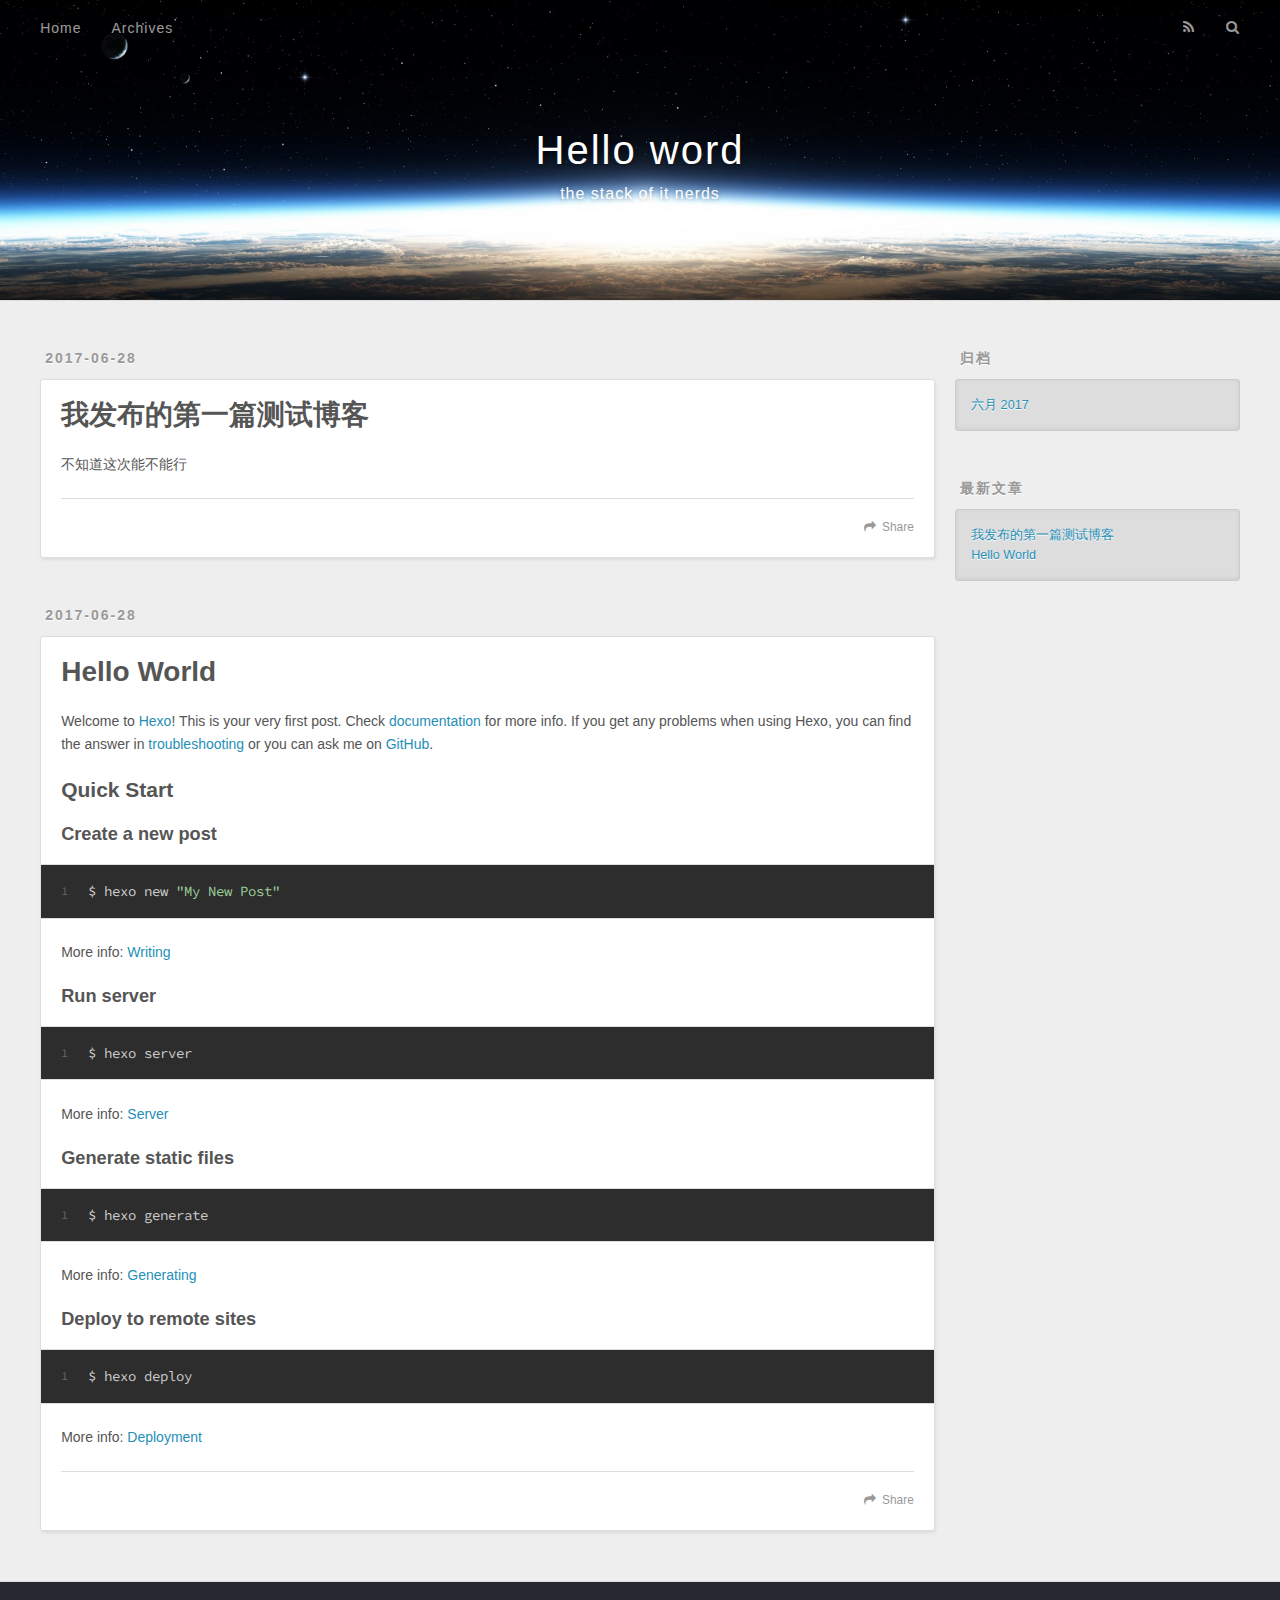
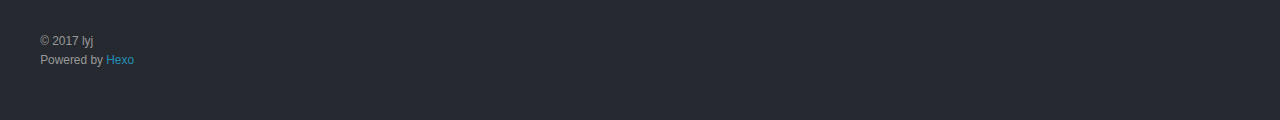
==== index.html @ 1a265a88 "Site updated: 2017-06-28 17:06:59" ====
<!DOCTYPE html>
<html>
<head>
  <meta charset="utf-8">
  
  <title>Hello word</title>
  <meta name="viewport" content="width=device-width, initial-scale=1, maximum-scale=1">
  <meta name="description" content="博客小白">
<meta property="og:type" content="website">
<meta property="og:title" content="Hello word">
<meta property="og:url" content="http://dreamoflu.cn/index.html">
<meta property="og:site_name" content="Hello word">
<meta property="og:description" content="博客小白">
<meta name="twitter:card" content="summary">
<meta name="twitter:title" content="Hello word">
<meta name="twitter:description" content="博客小白">
  
    <link rel="alternate" href="/atom.xml" title="Hello word" type="application/atom+xml">
  
  
    <link rel="icon" href="/favicon.png">
  
  
    <link href="//fonts.googleapis.com/css?family=Source+Code+Pro" rel="stylesheet" type="text/css">
  
  <link rel="stylesheet" href="/css/style.css">
  

</head>

<body>
  <div id="container">
    <div id="wrap">
      <header id="header">
  <div id="banner"></div>
  <div id="header-outer" class="outer">
    <div id="header-title" class="inner">
      <h1 id="logo-wrap">
        <a href="/" id="logo">Hello word</a>
      </h1>
      
        <h2 id="subtitle-wrap">
          <a href="/" id="subtitle">the stack of it nerds</a>
        </h2>
      
    </div>
    <div id="header-inner" class="inner">
      <nav id="main-nav">
        <a id="main-nav-toggle" class="nav-icon"></a>
        
          <a class="main-nav-link" href="/">Home</a>
        
          <a class="main-nav-link" href="/archives">Archives</a>
        
      </nav>
      <nav id="sub-nav">
        
          <a id="nav-rss-link" class="nav-icon" href="/atom.xml" title="RSS Feed"></a>
        
        <a id="nav-search-btn" class="nav-icon" title="搜索"></a>
      </nav>
      <div id="search-form-wrap">
        <form action="//google.com/search" method="get" accept-charset="UTF-8" class="search-form"><input type="search" name="q" class="search-form-input" placeholder="Search"><button type="submit" class="search-form-submit">&#xF002;</button><input type="hidden" name="sitesearch" value="http://dreamoflu.cn"></form>
      </div>
    </div>
  </div>
</header>
      <div class="outer">
        <section id="main">
  
    <article id="post-我发布的第一篇测试博客" class="article article-type-post" itemscope itemprop="blogPost">
  <div class="article-meta">
    <a href="/2017/06/28/我发布的第一篇测试博客/" class="article-date">
  <time datetime="2017-06-28T09:02:03.000Z" itemprop="datePublished">2017-06-28</time>
</a>
    
  </div>
  <div class="article-inner">
    
    
      <header class="article-header">
        
  
    <h1 itemprop="name">
      <a class="article-title" href="/2017/06/28/我发布的第一篇测试博客/">我发布的第一篇测试博客</a>
    </h1>
  

      </header>
    
    <div class="article-entry" itemprop="articleBody">
      
        <p>不知道这次能不能行</p>

      
    </div>
    <footer class="article-footer">
      <a data-url="http://dreamoflu.cn/2017/06/28/我发布的第一篇测试博客/" data-id="cj4grynmu0000fguvd2fgx20t" class="article-share-link">Share</a>
      
      
    </footer>
  </div>
  
</article>


  
    <article id="post-hello-world" class="article article-type-post" itemscope itemprop="blogPost">
  <div class="article-meta">
    <a href="/2017/06/28/hello-world/" class="article-date">
  <time datetime="2017-06-28T08:54:35.132Z" itemprop="datePublished">2017-06-28</time>
</a>
    
  </div>
  <div class="article-inner">
    
    
      <header class="article-header">
        
  
    <h1 itemprop="name">
      <a class="article-title" href="/2017/06/28/hello-world/">Hello World</a>
    </h1>
  

      </header>
    
    <div class="article-entry" itemprop="articleBody">
      
        <p>Welcome to <a href="https://hexo.io/" target="_blank" rel="external">Hexo</a>! This is your very first post. Check <a href="https://hexo.io/docs/" target="_blank" rel="external">documentation</a> for more info. If you get any problems when using Hexo, you can find the answer in <a href="https://hexo.io/docs/troubleshooting.html" target="_blank" rel="external">troubleshooting</a> or you can ask me on <a href="https://github.com/hexojs/hexo/issues" target="_blank" rel="external">GitHub</a>.</p>
<h2 id="Quick-Start"><a href="#Quick-Start" class="headerlink" title="Quick Start"></a>Quick Start</h2><h3 id="Create-a-new-post"><a href="#Create-a-new-post" class="headerlink" title="Create a new post"></a>Create a new post</h3><figure class="highlight bash"><table><tr><td class="gutter"><pre><div class="line">1</div></pre></td><td class="code"><pre><div class="line">$ hexo new <span class="string">"My New Post"</span></div></pre></td></tr></table></figure>
<p>More info: <a href="https://hexo.io/docs/writing.html" target="_blank" rel="external">Writing</a></p>
<h3 id="Run-server"><a href="#Run-server" class="headerlink" title="Run server"></a>Run server</h3><figure class="highlight bash"><table><tr><td class="gutter"><pre><div class="line">1</div></pre></td><td class="code"><pre><div class="line">$ hexo server</div></pre></td></tr></table></figure>
<p>More info: <a href="https://hexo.io/docs/server.html" target="_blank" rel="external">Server</a></p>
<h3 id="Generate-static-files"><a href="#Generate-static-files" class="headerlink" title="Generate static files"></a>Generate static files</h3><figure class="highlight bash"><table><tr><td class="gutter"><pre><div class="line">1</div></pre></td><td class="code"><pre><div class="line">$ hexo generate</div></pre></td></tr></table></figure>
<p>More info: <a href="https://hexo.io/docs/generating.html" target="_blank" rel="external">Generating</a></p>
<h3 id="Deploy-to-remote-sites"><a href="#Deploy-to-remote-sites" class="headerlink" title="Deploy to remote sites"></a>Deploy to remote sites</h3><figure class="highlight bash"><table><tr><td class="gutter"><pre><div class="line">1</div></pre></td><td class="code"><pre><div class="line">$ hexo deploy</div></pre></td></tr></table></figure>
<p>More info: <a href="https://hexo.io/docs/deployment.html" target="_blank" rel="external">Deployment</a></p>

      
    </div>
    <footer class="article-footer">
      <a data-url="http://dreamoflu.cn/2017/06/28/hello-world/" data-id="cj4grxdyv0000icuvt3toedt3" class="article-share-link">Share</a>
      
      
    </footer>
  </div>
  
</article>


  

</section>
        
          <aside id="sidebar">
  
    

  
    

  
    
  
    
  <div class="widget-wrap">
    <h3 class="widget-title">归档</h3>
    <div class="widget">
      <ul class="archive-list"><li class="archive-list-item"><a class="archive-list-link" href="/archives/2017/06/">六月 2017</a></li></ul>
    </div>
  </div>


  
    
  <div class="widget-wrap">
    <h3 class="widget-title">最新文章</h3>
    <div class="widget">
      <ul>
        
          <li>
            <a href="/2017/06/28/我发布的第一篇测试博客/">我发布的第一篇测试博客</a>
          </li>
        
          <li>
            <a href="/2017/06/28/hello-world/">Hello World</a>
          </li>
        
      </ul>
    </div>
  </div>

  
</aside>
        
      </div>
      <footer id="footer">
  
  <div class="outer">
    <div id="footer-info" class="inner">
      &copy; 2017 lyj<br>
      Powered by <a href="http://hexo.io/" target="_blank">Hexo</a>
    </div>
  </div>
</footer>
    </div>
    <nav id="mobile-nav">
  
    <a href="/" class="mobile-nav-link">Home</a>
  
    <a href="/archives" class="mobile-nav-link">Archives</a>
  
</nav>
    

<script src="//ajax.googleapis.com/ajax/libs/jquery/2.0.3/jquery.min.js"></script>


  <link rel="stylesheet" href="/fancybox/jquery.fancybox.css">
  <script src="/fancybox/jquery.fancybox.pack.js"></script>


<script src="/js/script.js"></script>

  </div>
</body>
</html>
---- css/style.css ----
body {
  width: 100%;
}
body:before,
body:after {
  content: "";
  display: table;
}
body:after {
  clear: both;
}
html,
body,
div,
span,
applet,
object,
iframe,
h1,
h2,
h3,
h4,
h5,
h6,
p,
blockquote,
pre,
a,
abbr,
acronym,
address,
big,
cite,
code,
del,
dfn,
em,
img,
ins,
kbd,
q,
s,
samp,
small,
strike,
strong,
sub,
sup,
tt,
var,
dl,
dt,
dd,
ol,
ul,
li,
fieldset,
form,
label,
legend,
table,
caption,
tbody,
tfoot,
thead,
tr,
th,
td {
  margin: 0;
  padding: 0;
  border: 0;
  outline: 0;
  font-weight: inherit;
  font-style: inherit;
  font-family: inherit;
  font-size: 100%;
  vertical-align: baseline;
}
body {
  line-height: 1;
  color: #000;
  background: #fff;
}
ol,
ul {
  list-style: none;
}
table {
  border-collapse: separate;
  border-spacing: 0;
  vertical-align: middle;
}
caption,
th,
td {
  text-align: left;
  font-weight: normal;
  vertical-align: middle;
}
a img {
  border: none;
}
input,
button {
  margin: 0;
  padding: 0;
}
input::-moz-focus-inner,
button::-moz-focus-inner {
  border: 0;
  padding: 0;
}
@font-face {
  font-family: FontAwesome;
  font-style: normal;
  font-weight: normal;
  src: url("fonts/fontawesome-webfont.eot?v=#4.0.3");
  src: url("fonts/fontawesome-webfont.eot?#iefix&v=#4.0.3") format("embedded-opentype"), url("fonts/fontawesome-webfont.woff?v=#4.0.3") format("woff"), url("fonts/fontawesome-webfont.ttf?v=#4.0.3") format("truetype"), url("fonts/fontawesome-webfont.svg#fontawesomeregular?v=#4.0.3") format("svg");
}
html,
body,
#container {
  height: 100%;
}
body {
  background: #eee;
  font: 14px "Helvetica Neue", Helvetica, Arial, sans-serif;
  -webkit-text-size-adjust: 100%;
}
.outer {
  max-width: 1220px;
  margin: 0 auto;
  padding: 0 20px;
}
.outer:before,
.outer:after {
  content: "";
  display: table;
}
.outer:after {
  clear: both;
}
.inner {
  display: inline;
  float: left;
  width: 98.33333333333333%;
  margin: 0 0.833333333333333%;
}
.left,
.alignleft {
  float: left;
}
.right,
.alignright {
  float: right;
}
.clear {
  clear: both;
}
#container {
  position: relative;
}
.mobile-nav-on {
  overflow: hidden;
}
#wrap {
  height: 100%;
  width: 100%;
  position: absolute;
  top: 0;
  left: 0;
  -webkit-transition: 0.2s ease-out;
  -moz-transition: 0.2s ease-out;
  -ms-transition: 0.2s ease-out;
  transition: 0.2s ease-out;
  z-index: 1;
  background: #eee;
}
.mobile-nav-on #wrap {
  left: 280px;
}
@media screen and (min-width: 768px) {
  #main {
    display: inline;
    float: left;
    width: 73.33333333333333%;
    margin: 0 0.833333333333333%;
  }
}
.article-date,
.article-category-link,
.archive-year,
.widget-title {
  text-decoration: none;
  text-transform: uppercase;
  letter-spacing: 2px;
  color: #999;
  margin-bottom: 1em;
  margin-left: 5px;
  line-height: 1em;
  text-shadow: 0 1px #fff;
  font-weight: bold;
}
.article-inner,
.archive-article-inner {
  background: #fff;
  -webkit-box-shadow: 1px 2px 3px #ddd;
  box-shadow: 1px 2px 3px #ddd;
  border: 1px solid #ddd;
  border-radius: 3px;
}
.article-entry h1,
.widget h1 {
  font-size: 2em;
}
.article-entry h2,
.widget h2 {
  font-size: 1.5em;
}
.article-entry h3,
.widget h3 {
  font-size: 1.3em;
}
.article-entry h4,
.widget h4 {
  font-size: 1.2em;
}
.article-entry h5,
.widget h5 {
  font-size: 1em;
}
.article-entry h6,
.widget h6 {
  font-size: 1em;
  color: #999;
}
.article-entry hr,
.widget hr {
  border: 1px dashed #ddd;
}
.article-entry strong,
.widget strong {
  font-weight: bold;
}
.article-entry em,
.widget em,
.article-entry cite,
.widget cite {
  font-style: italic;
}
.article-entry sup,
.widget sup,
.article-entry sub,
.widget sub {
  font-size: 0.75em;
  line-height: 0;
  position: relative;
  vertical-align: baseline;
}
.article-entry sup,
.widget sup {
  top: -0.5em;
}
.article-entry sub,
.widget sub {
  bottom: -0.2em;
}
.article-entry small,
.widget small {
  font-size: 0.85em;
}
.article-entry acronym,
.widget acronym,
.article-entry abbr,
.widget abbr {
  border-bottom: 1px dotted;
}
.article-entry ul,
.widget ul,
.article-entry ol,
.widget ol,
.article-entry dl,
.widget dl {
  margin: 0 20px;
  line-height: 1.6em;
}
.article-entry ul ul,
.widget ul ul,
.article-entry ol ul,
.widget ol ul,
.article-entry ul ol,
.widget ul ol,
.article-entry ol ol,
.widget ol ol {
  margin-top: 0;
  margin-bottom: 0;
}
.article-entry ul,
.widget ul {
  list-style: disc;
}
.article-entry ol,
.widget ol {
  list-style: decimal;
}
.article-entry dt,
.widget dt {
  font-weight: bold;
}
#header {
  height: 300px;
  position: relative;
  border-bottom: 1px solid #ddd;
}
#header:before,
#header:after {
  content: "";
  position: absolute;
  left: 0;
  right: 0;
  height: 40px;
}
#header:before {
  top: 0;
  background: -webkit-linear-gradient(rgba(0,0,0,0.2), transparent);
  background: -moz-linear-gradient(rgba(0,0,0,0.2), transparent);
  background: -ms-linear-gradient(rgba(0,0,0,0.2), transparent);
  background: linear-gradient(rgba(0,0,0,0.2), transparent);
}
#header:after {
  bottom: 0;
  background: -webkit-linear-gradient(transparent, rgba(0,0,0,0.2));
  background: -moz-linear-gradient(transparent, rgba(0,0,0,0.2));
  background: -ms-linear-gradient(transparent, rgba(0,0,0,0.2));
  background: linear-gradient(transparent, rgba(0,0,0,0.2));
}
#header-outer {
  height: 100%;
  position: relative;
}
#header-inner {
  position: relative;
  overflow: hidden;
}
#banner {
  position: absolute;
  top: 0;
  left: 0;
  width: 100%;
  height: 100%;
  background: url("images/banner.jpg") center #000;
  -webkit-background-size: cover;
  -moz-background-size: cover;
  background-size: cover;
  z-index: -1;
}
#header-title {
  text-align: center;
  height: 40px;
  position: absolute;
  top: 50%;
  left: 0;
  margin-top: -20px;
}
#logo,
#subtitle {
  text-decoration: none;
  color: #fff;
  font-weight: 300;
  text-shadow: 0 1px 4px rgba(0,0,0,0.3);
}
#logo {
  font-size: 40px;
  line-height: 40px;
  letter-spacing: 2px;
}
#subtitle {
  font-size: 16px;
  line-height: 16px;
  letter-spacing: 1px;
}
#subtitle-wrap {
  margin-top: 16px;
}
#main-nav {
  float: left;
  margin-left: -15px;
}
.nav-icon,
.main-nav-link {
  float: left;
  color: #fff;
  opacity: 0.6;
  text-decoration: none;
  text-shadow: 0 1px rgba(0,0,0,0.2);
  -webkit-transition: opacity 0.2s;
  -moz-transition: opacity 0.2s;
  -ms-transition: opacity 0.2s;
  transition: opacity 0.2s;
  display: block;
  padding: 20px 15px;
}
.nav-icon:hover,
.main-nav-link:hover {
  opacity: 1;
}
.nav-icon {
  font-family: FontAwesome;
  text-align: center;
  font-size: 14px;
  width: 14px;
  height: 14px;
  padding: 20px 15px;
  position: relative;
  cursor: pointer;
}
.main-nav-link {
  font-weight: 300;
  letter-spacing: 1px;
}
@media screen and (max-width: 479px) {
  .main-nav-link {
    display: none;
  }
}
#main-nav-toggle {
  display: none;
}
#main-nav-toggle:before {
  content: "\f0c9";
}
@media screen and (max-width: 479px) {
  #main-nav-toggle {
    display: block;
  }
}
#sub-nav {
  float: right;
  margin-right: -15px;
}
#nav-rss-link:before {
  content: "\f09e";
}
#nav-search-btn:before {
  content: "\f002";
}
#search-form-wrap {
  position: absolute;
  top: 15px;
  width: 150px;
  height: 30px;
  right: -150px;
  opacity: 0;
  -webkit-transition: 0.2s ease-out;
  -moz-transition: 0.2s ease-out;
  -ms-transition: 0.2s ease-out;
  transition: 0.2s ease-out;
}
#search-form-wrap.on {
  opacity: 1;
  right: 0;
}
@media screen and (max-width: 479px) {
  #search-form-wrap {
    width: 100%;
    right: -100%;
  }
}
.search-form {
  position: absolute;
  top: 0;
  left: 0;
  right: 0;
  background: #fff;
  padding: 5px 15px;
  border-radius: 15px;
  -webkit-box-shadow: 0 0 10px rgba(0,0,0,0.3);
  box-shadow: 0 0 10px rgba(0,0,0,0.3);
}
.search-form-input {
  border: none;
  background: none;
  color: #555;
  width: 100%;
  font: 13px "Helvetica Neue", Helvetica, Arial, sans-serif;
  outline: none;
}
.search-form-input::-webkit-search-results-decoration,
.search-form-input::-webkit-search-cancel-button {
  -webkit-appearance: none;
}
.search-form-submit {
  position: absolute;
  top: 50%;
  right: 10px;
  margin-top: -7px;
  font: 13px FontAwesome;
  border: none;
  background: none;
  color: #bbb;
  cursor: pointer;
}
.search-form-submit:hover,
.search-form-submit:focus {
  color: #777;
}
.article {
  margin: 50px 0;
}
.article-inner {
  overflow: hidden;
}
.article-meta:before,
.article-meta:after {
  content: "";
  display: table;
}
.article-meta:after {
  clear: both;
}
.article-date {
  float: left;
}
.article-category {
  float: left;
  line-height: 1em;
  color: #ccc;
  text-shadow: 0 1px #fff;
  margin-left: 8px;
}
.article-category:before {
  content: "\2022";
}
.article-category-link {
  margin: 0 12px 1em;
}
.article-header {
  padding: 20px 20px 0;
}
.article-title {
  text-decoration: none;
  font-size: 2em;
  font-weight: bold;
  color: #555;
  line-height: 1.1em;
  -webkit-transition: color 0.2s;
  -moz-transition: color 0.2s;
  -ms-transition: color 0.2s;
  transition: color 0.2s;
}
a.article-title:hover {
  color: #258fb8;
}
.article-entry {
  color: #555;
  padding: 0 20px;
}
.article-entry:before,
.article-entry:after {
  content: "";
  display: table;
}
.article-entry:after {
  clear: both;
}
.article-entry p,
.article-entry table {
  line-height: 1.6em;
  margin: 1.6em 0;
}
.article-entry h1,
.article-entry h2,
.article-entry h3,
.article-entry h4,
.article-entry h5,
.article-entry h6 {
  font-weight: bold;
}
.article-entry h1,
.article-entry h2,
.article-entry h3,
.article-entry h4,
.article-entry h5,
.article-entry h6 {
  line-height: 1.1em;
  margin: 1.1em 0;
}
.article-entry a {
  color: #258fb8;
  text-decoration: none;
}
.article-entry a:hover {
  text-decoration: underline;
}
.article-entry ul,
.article-entry ol,
.article-entry dl {
  margin-top: 1.6em;
  margin-bottom: 1.6em;
}
.article-entry img,
.article-entry video {
  max-width: 100%;
  height: auto;
  display: block;
  margin: auto;
}
.article-entry iframe {
  border: none;
}
.article-entry table {
  width: 100%;
  border-collapse: collapse;
  border-spacing: 0;
}
.article-entry th {
  font-weight: bold;
  border-bottom: 3px solid #ddd;
  padding-bottom: 0.5em;
}
.article-entry td {
  border-bottom: 1px solid #ddd;
  padding: 10px 0;
}
.article-entry blockquote {
  font-family: Georgia, "Times New Roman", serif;
  font-size: 1.4em;
  margin: 1.6em 20px;
  text-align: center;
}
.article-entry blockquote footer {
  font-size: 14px;
  margin: 1.6em 0;
  font-family: "Helvetica Neue", Helvetica, Arial, sans-serif;
}
.article-entry blockquote footer cite:before {
  content: "—";
  padding: 0 0.5em;
}
.article-entry .pullquote {
  text-align: left;
  width: 45%;
  margin: 0;
}
.article-entry .pullquote.left {
  margin-left: 0.5em;
  margin-right: 1em;
}
.article-entry .pullquote.right {
  margin-right: 0.5em;
  margin-left: 1em;
}
.article-entry .caption {
  color: #999;
  display: block;
  font-size: 0.9em;
  margin-top: 0.5em;
  position: relative;
  text-align: center;
}
.article-entry .video-container {
  position: relative;
  padding-top: 56.25%;
  height: 0;
  overflow: hidden;
}
.article-entry .video-container iframe,
.article-entry .video-container object,
.article-entry .video-container embed {
  position: absolute;
  top: 0;
  left: 0;
  width: 100%;
  height: 100%;
  margin-top: 0;
}
.article-more-link a {
  display: inline-block;
  line-height: 1em;
  padding: 6px 15px;
  border-radius: 15px;
  background: #eee;
  color: #999;
  text-shadow: 0 1px #fff;
  text-decoration: none;
}
.article-more-link a:hover {
  background: #258fb8;
  color: #fff;
  text-decoration: none;
  text-shadow: 0 1px #1e7293;
}
.article-footer {
  font-size: 0.85em;
  line-height: 1.6em;
  border-top: 1px solid #ddd;
  padding-top: 1.6em;
  margin: 0 20px 20px;
}
.article-footer:before,
.article-footer:after {
  content: "";
  display: table;
}
.article-footer:after {
  clear: both;
}
.article-footer a {
  color: #999;
  text-decoration: none;
}
.article-footer a:hover {
  color: #555;
}
.article-tag-list-item {
  float: left;
  margin-right: 10px;
}
.article-tag-list-link:before {
  content: "#";
}
.article-comment-link {
  float: right;
}
.article-comment-link:before {
  content: "\f075";
  font-family: FontAwesome;
  padding-right: 8px;
}
.article-share-link {
  cursor: pointer;
  float: right;
  margin-left: 20px;
}
.article-share-link:before {
  content: "\f064";
  font-family: FontAwesome;
  padding-right: 6px;
}
#article-nav {
  position: relative;
}
#article-nav:before,
#article-nav:after {
  content: "";
  display: table;
}
#article-nav:after {
  clear: both;
}
@media screen and (min-width: 768px) {
  #article-nav {
    margin: 50px 0;
  }
  #article-nav:before {
    width: 8px;
    height: 8px;
    position: absolute;
    top: 50%;
    left: 50%;
    margin-top: -4px;
    margin-left: -4px;
    content: "";
    border-radius: 50%;
    background: #ddd;
    -webkit-box-shadow: 0 1px 2px #fff;
    box-shadow: 0 1px 2px #fff;
  }
}
.article-nav-link-wrap {
  text-decoration: none;
  text-shadow: 0 1px #fff;
  color: #999;
  -webkit-box-sizing: border-box;
  -moz-box-sizing: border-box;
  box-sizing: border-box;
  margin-top: 50px;
  text-align: center;
  display: block;
}
.article-nav-link-wrap:hover {
  color: #555;
}
@media screen and (min-width: 768px) {
  .article-nav-link-wrap {
    width: 50%;
    margin-top: 0;
  }
}
@media screen and (min-width: 768px) {
  #article-nav-newer {
    float: left;
    text-align: right;
    padding-right: 20px;
  }
}
@media screen and (min-width: 768px) {
  #article-nav-older {
    float: right;
    text-align: left;
    padding-left: 20px;
  }
}
.article-nav-caption {
  text-transform: uppercase;
  letter-spacing: 2px;
  color: #ddd;
  line-height: 1em;
  font-weight: bold;
}
#article-nav-newer .article-nav-caption {
  margin-right: -2px;
}
.article-nav-title {
  font-size: 0.85em;
  line-height: 1.6em;
  margin-top: 0.5em;
}
.article-share-box {
  position: absolute;
  display: none;
  background: #fff;
  -webkit-box-shadow: 1px 2px 10px rgba(0,0,0,0.2);
  box-shadow: 1px 2px 10px rgba(0,0,0,0.2);
  border-radius: 3px;
  margin-left: -145px;
  overflow: hidden;
  z-index: 1;
}
.article-share-box.on {
  display: block;
}
.article-share-input {
  width: 100%;
  background: none;
  -webkit-box-sizing: border-box;
  -moz-box-sizing: border-box;
  box-sizing: border-box;
  font: 14px "Helvetica Neue", Helvetica, Arial, sans-serif;
  padding: 0 15px;
  color: #555;
  outline: none;
  border: 1px solid #ddd;
  border-radius: 3px 3px 0 0;
  height: 36px;
  line-height: 36px;
}
.article-share-links {
  background: #eee;
}
.article-share-links:before,
.article-share-links:after {
  content: "";
  display: table;
}
.article-share-links:after {
  clear: both;
}
.article-share-twitter,
.article-share-facebook,
.article-share-pinterest,
.article-share-google {
  width: 50px;
  height: 36px;
  display: block;
  float: left;
  position: relative;
  color: #999;
  text-shadow: 0 1px #fff;
}
.article-share-twitter:before,
.article-share-facebook:before,
.article-share-pinterest:before,
.article-share-google:before {
  font-size: 20px;
  font-family: FontAwesome;
  width: 20px;
  height: 20px;
  position: absolute;
  top: 50%;
  left: 50%;
  margin-top: -10px;
  margin-left: -10px;
  text-align: center;
}
.article-share-twitter:hover,
.article-share-facebook:hover,
.article-share-pinterest:hover,
.article-share-google:hover {
  color: #fff;
}
.article-share-twitter:before {
  content: "\f099";
}
.article-share-twitter:hover {
  background: #00aced;
  text-shadow: 0 1px #008abe;
}
.article-share-facebook:before {
  content: "\f09a";
}
.article-share-facebook:hover {
  background: #3b5998;
  text-shadow: 0 1px #2f477a;
}
.article-share-pinterest:before {
  content: "\f0d2";
}
.article-share-pinterest:hover {
  background: #cb2027;
  text-shadow: 0 1px #a21a1f;
}
.article-share-google:before {
  content: "\f0d5";
}
.article-share-google:hover {
  background: #dd4b39;
  text-shadow: 0 1px #be3221;
}
.article-gallery {
  background: #000;
  position: relative;
}
.article-gallery-photos {
  position: relative;
  overflow: hidden;
}
.article-gallery-img {
  display: none;
  max-width: 100%;
}
.article-gallery-img:first-child {
  display: block;
}
.article-gallery-img.loaded {
  position: absolute;
  display: block;
}
.article-gallery-img img {
  display: block;
  max-width: 100%;
  margin: 0 auto;
}
#comments {
  background: #fff;
  -webkit-box-shadow: 1px 2px 3px #ddd;
  box-shadow: 1px 2px 3px #ddd;
  padding: 20px;
  border: 1px solid #ddd;
  border-radius: 3px;
  margin: 50px 0;
}
#comments a {
  color: #258fb8;
}
.archives-wrap {
  margin: 50px 0;
}
.archives:before,
.archives:after {
  content: "";
  display: table;
}
.archives:after {
  clear: both;
}
.archive-year-wrap {
  margin-bottom: 1em;
}
.archives {
  -webkit-column-gap: 10px;
  -moz-column-gap: 10px;
  column-gap: 10px;
}
@media screen and (min-width: 480px) and (max-width: 767px) {
  .archives {
    -webkit-column-count: 2;
    -moz-column-count: 2;
    column-count: 2;
  }
}
@media screen and (min-width: 768px) {
  .archives {
    -webkit-column-count: 3;
    -moz-column-count: 3;
    column-count: 3;
  }
}
.archive-article {
  -webkit-column-break-inside: avoid;
  page-break-inside: avoid;
  overflow: hidden;
  break-inside: avoid-column;
}
.archive-article-inner {
  padding: 10px;
  margin-bottom: 15px;
}
.archive-article-title {
  text-decoration: none;
  font-weight: bold;
  color: #555;
  -webkit-transition: color 0.2s;
  -moz-transition: color 0.2s;
  -ms-transition: color 0.2s;
  transition: color 0.2s;
  line-height: 1.6em;
}
.archive-article-title:hover {
  color: #258fb8;
}
.archive-article-footer {
  margin-top: 1em;
}
.archive-article-date {
  color: #999;
  text-decoration: none;
  font-size: 0.85em;
  line-height: 1em;
  margin-bottom: 0.5em;
  display: block;
}
#page-nav {
  margin: 50px auto;
  background: #fff;
  -webkit-box-shadow: 1px 2px 3px #ddd;
  box-shadow: 1px 2px 3px #ddd;
  border: 1px solid #ddd;
  border-radius: 3px;
  text-align: center;
  color: #999;
  overflow: hidden;
}
#page-nav:before,
#page-nav:after {
  content: "";
  display: table;
}
#page-nav:after {
  clear: both;
}
#page-nav a,
#page-nav span {
  padding: 10px 20px;
  line-height: 1;
  height: 2ex;
}
#page-nav a {
  color: #999;
  text-decoration: none;
}
#page-nav a:hover {
  background: #999;
  color: #fff;
}
#page-nav .prev {
  float: left;
}
#page-nav .next {
  float: right;
}
#page-nav .page-number {
  display: inline-block;
}
@media screen and (max-width: 479px) {
  #page-nav .page-number {
    display: none;
  }
}
#page-nav .current {
  color: #555;
  font-weight: bold;
}
#page-nav .space {
  color: #ddd;
}
#footer {
  background: #262a30;
  padding: 50px 0;
  border-top: 1px solid #ddd;
  color: #999;
}
#footer a {
  color: #258fb8;
  text-decoration: none;
}
#footer a:hover {
  text-decoration: underline;
}
#footer-info {
  line-height: 1.6em;
  font-size: 0.85em;
}
.article-entry pre,
.article-entry .highlight {
  background: #2d2d2d;
  margin: 0 -20px;
  padding: 15px 20px;
  border-style: solid;
  border-color: #ddd;
  border-width: 1px 0;
  overflow: auto;
  color: #ccc;
  line-height: 22.400000000000002px;
}
.article-entry .highlight .gutter pre,
.article-entry .gist .gist-file .gist-data .line-numbers {
  color: #666;
  font-size: 0.85em;
}
.article-entry pre,
.article-entry code {
  font-family: "Source Code Pro", Consolas, Monaco, Menlo, Consolas, monospace;
}
.article-entry code {
  background: #eee;
  text-shadow: 0 1px #fff;
  padding: 0 0.3em;
}
.article-entry pre code {
  background: none;
  text-shadow: none;
  padding: 0;
}
.article-entry .highlight pre {
  border: none;
  margin: 0;
  padding: 0;
}
.article-entry .highlight table {
  margin: 0;
  width: auto;
}
.article-entry .highlight td {
  border: none;
  padding: 0;
}
.article-entry .highlight figcaption {
  font-size: 0.85em;
  color: #999;
  line-height: 1em;
  margin-bottom: 1em;
}
.article-entry .highlight figcaption:before,
.article-entry .highlight figcaption:after {
  content: "";
  display: table;
}
.article-entry .highlight figcaption:after {
  clear: both;
}
.article-entry .highlight figcaption a {
  float: right;
}
.article-entry .highlight .gutter pre {
  text-align: right;
  padding-right: 20px;
}
.article-entry .highlight .line {
  height: 22.400000000000002px;
}
.article-entry .highlight .line.marked {
  background: #515151;
}
.article-entry .gist {
  margin: 0 -20px;
  border-style: solid;
  border-color: #ddd;
  border-width: 1px 0;
  background: #2d2d2d;
  padding: 15px 20px 15px 0;
}
.article-entry .gist .gist-file {
  border: none;
  font-family: "Source Code Pro", Consolas, Monaco, Menlo, Consolas, monospace;
  margin: 0;
}
.article-entry .gist .gist-file .gist-data {
  background: none;
  border: none;
}
.article-entry .gist .gist-file .gist-data .line-numbers {
  background: none;
  border: none;
  padding: 0 20px 0 0;
}
.article-entry .gist .gist-file .gist-data .line-data {
  padding: 0 !important;
}
.article-entry .gist .gist-file .highlight {
  margin: 0;
  padding: 0;
  border: none;
}
.article-entry .gist .gist-file .gist-meta {
  background: #2d2d2d;
  color: #999;
  font: 0.85em "Helvetica Neue", Helvetica, Arial, sans-serif;
  text-shadow: 0 0;
  padding: 0;
  margin-top: 1em;
  margin-left: 20px;
}
.article-entry .gist .gist-file .gist-meta a {
  color: #258fb8;
  font-weight: normal;
}
.article-entry .gist .gist-file .gist-meta a:hover {
  text-decoration: underline;
}
pre .comment,
pre .title {
  color: #999;
}
pre .variable,
pre .attribute,
pre .tag,
pre .regexp,
pre .ruby .constant,
pre .xml .tag .title,
pre .xml .pi,
pre .xml .doctype,
pre .html .doctype,
pre .css .id,
pre .css .class,
pre .css .pseudo {
  color: #f2777a;
}
pre .number,
pre .preprocessor,
pre .built_in,
pre .literal,
pre .params,
pre .constant {
  color: #f99157;
}
pre .class,
pre .ruby .class .title,
pre .css .rules .attribute {
  color: #9c9;
}
pre .string,
pre .value,
pre .inheritance,
pre .header,
pre .ruby .symbol,
pre .xml .cdata {
  color: #9c9;
}
pre .css .hexcolor {
  color: #6cc;
}
pre .function,
pre .python .decorator,
pre .python .title,
pre .ruby .function .title,
pre .ruby .title .keyword,
pre .perl .sub,
pre .javascript .title,
pre .coffeescript .title {
  color: #69c;
}
pre .keyword,
pre .javascript .function {
  color: #c9c;
}
@media screen and (max-width: 479px) {
  #mobile-nav {
    position: absolute;
    top: 0;
    left: 0;
    width: 280px;
    height: 100%;
    background: #191919;
    border-right: 1px solid #fff;
  }
}
@media screen and (max-width: 479px) {
  .mobile-nav-link {
    display: block;
    color: #999;
    text-decoration: none;
    padding: 15px 20px;
    font-weight: bold;
  }
  .mobile-nav-link:hover {
    color: #fff;
  }
}
@media screen and (min-width: 768px) {
  #sidebar {
    display: inline;
    float: left;
    width: 23.333333333333332%;
    margin: 0 0.833333333333333%;
  }
}
.widget-wrap {
  margin: 50px 0;
}
.widget {
  color: #777;
  text-shadow: 0 1px #fff;
  background: #ddd;
  -webkit-box-shadow: 0 -1px 4px #ccc inset;
  box-shadow: 0 -1px 4px #ccc inset;
  border: 1px solid #ccc;
  padding: 15px;
  border-radius: 3px;
}
.widget a {
  color: #258fb8;
  text-decoration: none;
}
.widget a:hover {
  text-decoration: underline;
}
.widget ul ul,
.widget ol ul,
.widget dl ul,
.widget ul ol,
.widget ol ol,
.widget dl ol,
.widget ul dl,
.widget ol dl,
.widget dl dl {
  margin-left: 15px;
  list-style: disc;
}
.widget {
  line-height: 1.6em;
  word-wrap: break-word;
  font-size: 0.9em;
}
.widget ul,
.widget ol {
  list-style: none;
  margin: 0;
}
.widget ul ul,
.widget ol ul,
.widget ul ol,
.widget ol ol {
  margin: 0 20px;
}
.widget ul ul,
.widget ol ul {
  list-style: disc;
}
.widget ul ol,
.widget ol ol {
  list-style: decimal;
}
.category-list-count,
.tag-list-count,
.archive-list-count {
  padding-left: 5px;
  color: #999;
  font-size: 0.85em;
}
.category-list-count:before,
.tag-list-count:before,
.archive-list-count:before {
  content: "(";
}
.category-list-count:after,
.tag-list-count:after,
.archive-list-count:after {
  content: ")";
}
.tagcloud a {
  margin-right: 5px;
  display: inline-block;
}
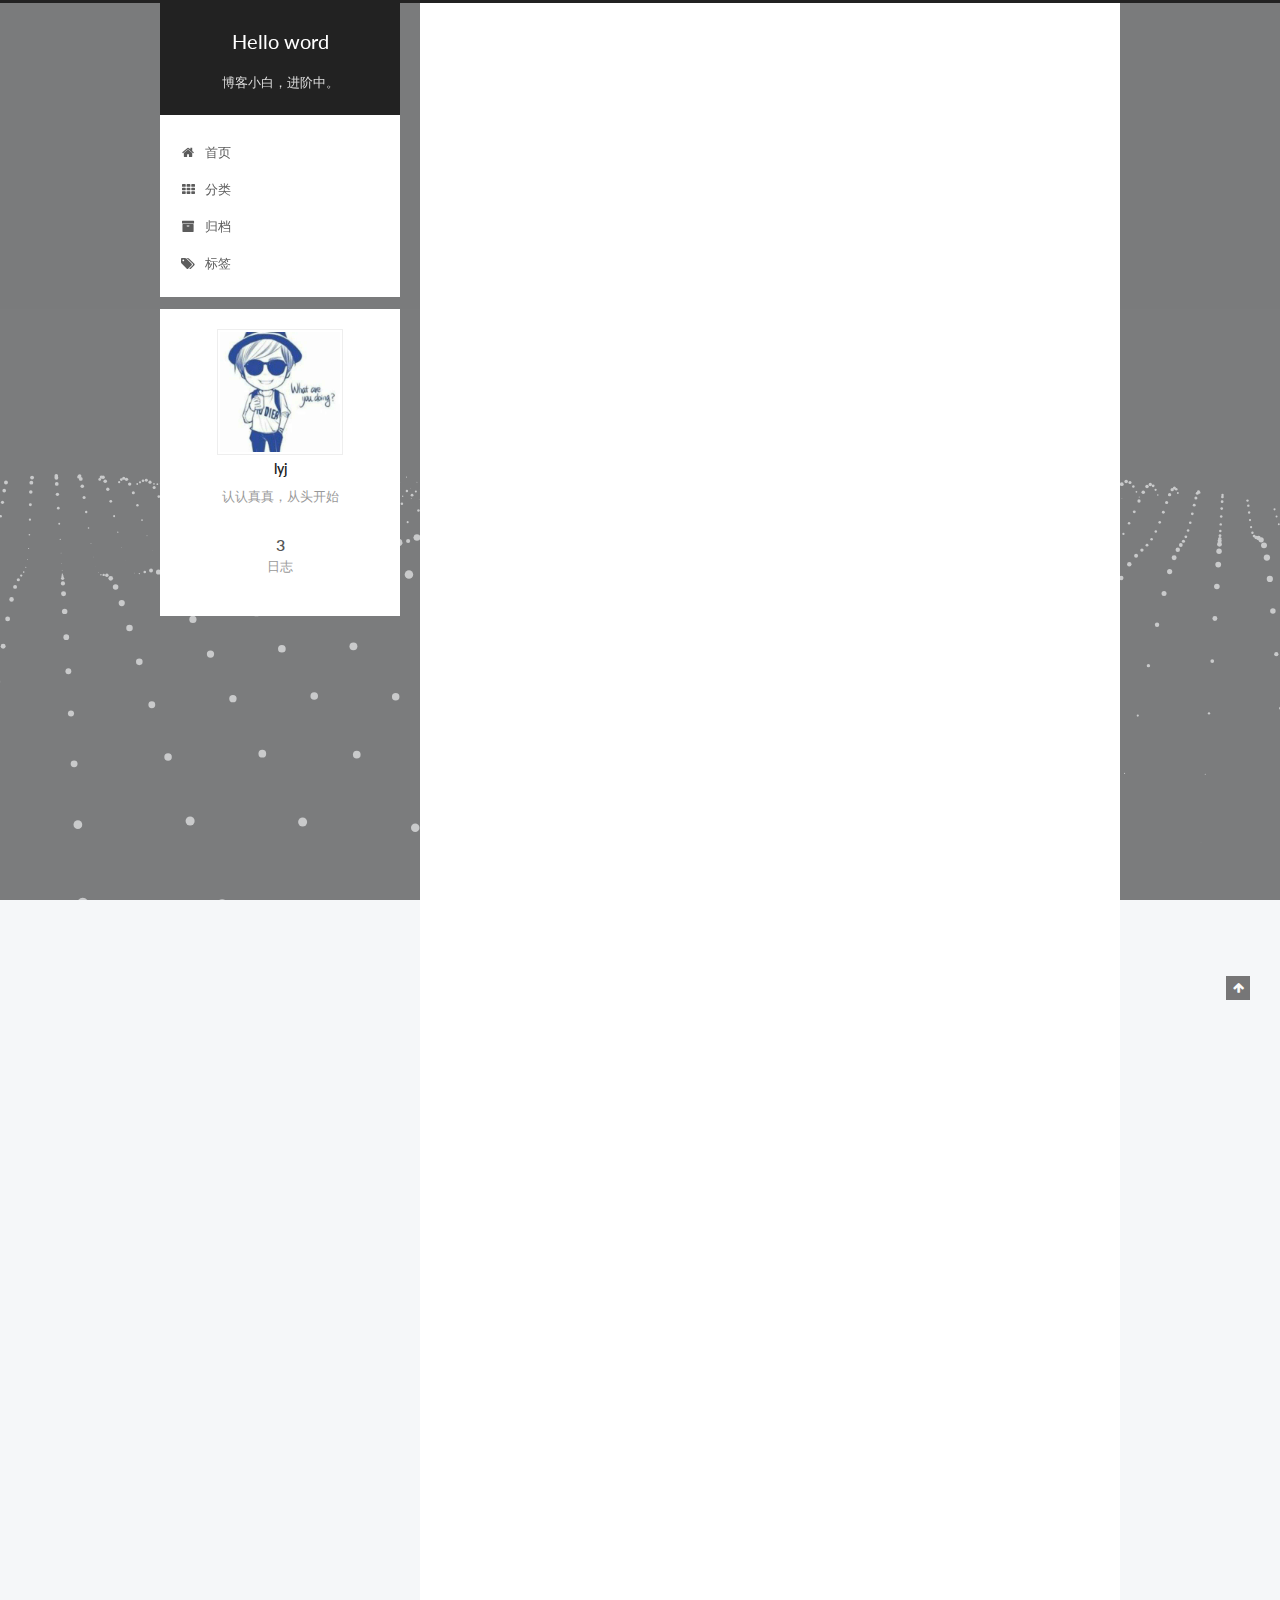
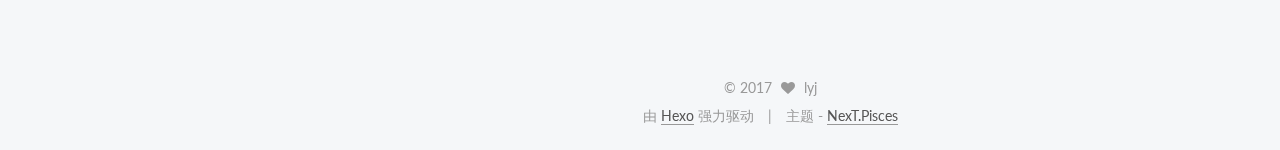
==== commit 60bc6157: "Site updated: 2017-07-02 19:42:54" ====
--- a/index.html
+++ b/index.html
@@ -1,133 +1,563 @@
-<!DOCTYPE html>
-<html>
+<!doctype html>
+
+
+
+  
+
+
+<html class="theme-next pisces use-motion" lang="zh-Hans">
 <head>
-  <meta charset="utf-8">
-  
-  <title>Hello word</title>
-  <meta name="viewport" content="width=device-width, initial-scale=1, maximum-scale=1">
-  <meta name="description" content="博客小白">
+  <meta charset="UTF-8"/>
+<meta http-equiv="X-UA-Compatible" content="IE=edge" />
+<meta name="viewport" content="width=device-width, initial-scale=1, maximum-scale=1"/>
+
+
+
+
+
+
+
+
+
+<meta http-equiv="Cache-Control" content="no-transform" />
+<meta http-equiv="Cache-Control" content="no-siteapp" />
+
+
+
+
+
+
+
+
+
+
+
+
+
+
+
+  
+  
+  <link href="/lib/fancybox/source/jquery.fancybox.css?v=2.1.5" rel="stylesheet" type="text/css" />
+
+
+
+
+  
+  
+  
+  
+
+  
+    
+    
+  
+
+  
+
+  
+
+  
+
+  
+
+  
+    
+    
+    <link href="//fonts.googleapis.com/css?family=Lato:300,300italic,400,400italic,700,700italic&subset=latin,latin-ext" rel="stylesheet" type="text/css">
+  
+
+
+
+
+
+
+<link href="/lib/font-awesome/css/font-awesome.min.css?v=4.6.2" rel="stylesheet" type="text/css" />
+
+<link href="/css/main.css?v=5.1.1" rel="stylesheet" type="text/css" />
+
+
+  <meta name="keywords" content="Hexo, NexT" />
+
+
+
+
+
+
+
+
+  <link rel="shortcut icon" type="image/x-icon" href="/favicon.ico?v=5.1.1" />
+
+
+
+
+
+
+<meta name="description" content="认认真真，从头开始">
 <meta property="og:type" content="website">
 <meta property="og:title" content="Hello word">
 <meta property="og:url" content="http://dreamoflu.cn/index.html">
 <meta property="og:site_name" content="Hello word">
-<meta property="og:description" content="博客小白">
+<meta property="og:description" content="认认真真，从头开始">
 <meta name="twitter:card" content="summary">
 <meta name="twitter:title" content="Hello word">
-<meta name="twitter:description" content="博客小白">
-  
-    <link rel="alternate" href="/atom.xml" title="Hello word" type="application/atom+xml">
-  
-  
-    <link rel="icon" href="/favicon.png">
-  
-  
-    <link href="//fonts.googleapis.com/css?family=Source+Code+Pro" rel="stylesheet" type="text/css">
-  
-  <link rel="stylesheet" href="/css/style.css">
-  
+<meta name="twitter:description" content="认认真真，从头开始">
+
+
+
+<script type="text/javascript" id="hexo.configurations">
+  var NexT = window.NexT || {};
+  var CONFIG = {
+    root: '/',
+    scheme: 'Pisces',
+    sidebar: {"position":"left","display":"post","offset":12,"offset_float":0,"b2t":false,"scrollpercent":false},
+    fancybox: true,
+    motion: true,
+    duoshuo: {
+      userId: '0',
+      author: '博主'
+    },
+    algolia: {
+      applicationID: '',
+      apiKey: '',
+      indexName: '',
+      hits: {"per_page":10},
+      labels: {"input_placeholder":"Search for Posts","hits_empty":"We didn't find any results for the search: ${query}","hits_stats":"${hits} results found in ${time} ms"}
+    }
+  };
+</script>
+
+
+
+  <link rel="canonical" href="http://dreamoflu.cn/"/>
+
+
+
+
+
+  <title>Hello word</title>
+  
+
+
+
+
+
+
+
+
+
+
+
+
+
 
 </head>
 
-<body>
-  <div id="container">
-    <div id="wrap">
-      <header id="header">
-  <div id="banner"></div>
-  <div id="header-outer" class="outer">
-    <div id="header-title" class="inner">
-      <h1 id="logo-wrap">
-        <a href="/" id="logo">Hello word</a>
-      </h1>
-      
-        <h2 id="subtitle-wrap">
-          <a href="/" id="subtitle">the stack of it nerds</a>
-        </h2>
-      
-    </div>
-    <div id="header-inner" class="inner">
-      <nav id="main-nav">
-        <a id="main-nav-toggle" class="nav-icon"></a>
-        
-          <a class="main-nav-link" href="/">Home</a>
-        
-          <a class="main-nav-link" href="/archives">Archives</a>
-        
-      </nav>
-      <nav id="sub-nav">
-        
-          <a id="nav-rss-link" class="nav-icon" href="/atom.xml" title="RSS Feed"></a>
-        
-        <a id="nav-search-btn" class="nav-icon" title="搜索"></a>
-      </nav>
-      <div id="search-form-wrap">
-        <form action="//google.com/search" method="get" accept-charset="UTF-8" class="search-form"><input type="search" name="q" class="search-form-input" placeholder="Search"><button type="submit" class="search-form-submit">&#xF002;</button><input type="hidden" name="sitesearch" value="http://dreamoflu.cn"></form>
-      </div>
-    </div>
+<body itemscope itemtype="http://schema.org/WebPage" lang="zh-Hans">
+
+  
+  
+    
+  
+
+  <div class="container sidebar-position-left 
+   page-home 
+ ">
+    <div class="headband"></div>
+
+    <header id="header" class="header" itemscope itemtype="http://schema.org/WPHeader">
+      <div class="header-inner"><div class="site-brand-wrapper">
+  <div class="site-meta ">
+    
+
+    <div class="custom-logo-site-title">
+      <a href="/"  class="brand" rel="start">
+        <span class="logo-line-before"><i></i></span>
+        <span class="site-title">Hello word</span>
+        <span class="logo-line-after"><i></i></span>
+      </a>
+    </div>
+      
+        <p class="site-subtitle">博客小白，进阶中。</p>
+      
   </div>
-</header>
-      <div class="outer">
-        <section id="main">
-  
-    <article id="post-我发布的第一篇测试博客" class="article article-type-post" itemscope itemprop="blogPost">
-  <div class="article-meta">
-    <a href="/2017/06/28/我发布的第一篇测试博客/" class="article-date">
-  <time datetime="2017-06-28T09:02:03.000Z" itemprop="datePublished">2017-06-28</time>
-</a>
-    
+
+  <div class="site-nav-toggle">
+    <button>
+      <span class="btn-bar"></span>
+      <span class="btn-bar"></span>
+      <span class="btn-bar"></span>
+    </button>
   </div>
-  <div class="article-inner">
-    
-    
-      <header class="article-header">
-        
-  
-    <h1 itemprop="name">
-      <a class="article-title" href="/2017/06/28/我发布的第一篇测试博客/">我发布的第一篇测试博客</a>
-    </h1>
-  
-
+</div>
+
+<nav class="site-nav">
+  
+
+  
+    <ul id="menu" class="menu">
+      
+        
+        <li class="menu-item menu-item-home">
+          <a href="/" rel="section">
+            
+              <i class="menu-item-icon fa fa-fw fa-home"></i> <br />
+            
+            首页
+          </a>
+        </li>
+      
+        
+        <li class="menu-item menu-item-categories">
+          <a href="/categories/" rel="section">
+            
+              <i class="menu-item-icon fa fa-fw fa-th"></i> <br />
+            
+            分类
+          </a>
+        </li>
+      
+        
+        <li class="menu-item menu-item-archives">
+          <a href="/archives/" rel="section">
+            
+              <i class="menu-item-icon fa fa-fw fa-archive"></i> <br />
+            
+            归档
+          </a>
+        </li>
+      
+        
+        <li class="menu-item menu-item-tags">
+          <a href="/tags/" rel="section">
+            
+              <i class="menu-item-icon fa fa-fw fa-tags"></i> <br />
+            
+            标签
+          </a>
+        </li>
+      
+
+      
+    </ul>
+  
+
+  
+</nav>
+
+
+
+ </div>
+    </header>
+
+    <main id="main" class="main">
+      <div class="main-inner">
+        <div class="content-wrap">
+          <div id="content" class="content">
+            
+  <section id="posts" class="posts-expand">
+    
+      
+
+  
+
+  
+  
+  
+
+  <article class="post post-type-normal " itemscope itemtype="http://schema.org/Article">
+    <link itemprop="mainEntityOfPage" href="http://dreamoflu.cn/2017/07/02/page/">
+
+    <span hidden itemprop="author" itemscope itemtype="http://schema.org/Person">
+      <meta itemprop="name" content="lyj">
+      <meta itemprop="description" content="">
+      <meta itemprop="image" content="/icon/icon.jpg">
+    </span>
+
+    <span hidden itemprop="publisher" itemscope itemtype="http://schema.org/Organization">
+      <meta itemprop="name" content="Hello word">
+    </span>
+
+    
+      <header class="post-header">
+
+        
+        
+          <h1 class="post-title" itemprop="name headline">
+                
+                <a class="post-title-link" href="/2017/07/02/page/" itemprop="url">page</a></h1>
+        
+
+        <div class="post-meta">
+          <span class="post-time">
+            
+              <span class="post-meta-item-icon">
+                <i class="fa fa-calendar-o"></i>
+              </span>
+              
+                <span class="post-meta-item-text">发表于</span>
+              
+              <time title="创建于" itemprop="dateCreated datePublished" datetime="2017-07-02T19:34:21+08:00">
+                2017-07-02
+              </time>
+            
+
+            
+
+            
+          </span>
+
+          
+
+          
+            
+          
+
+          
+          
+
+          
+
+          
+
+          
+
+        </div>
       </header>
     
-    <div class="article-entry" itemprop="articleBody">
-      
-        <p>不知道这次能不能行</p>
-
-      
-    </div>
-    <footer class="article-footer">
-      <a data-url="http://dreamoflu.cn/2017/06/28/我发布的第一篇测试博客/" data-id="cj4grynmu0000fguvd2fgx20t" class="article-share-link">Share</a>
-      
+
+    <div class="post-body" itemprop="articleBody">
+
+      
+      
+
+      
+        
+          
+            
+          
+        
+      
+    </div>
+
+    <div>
+      
+    </div>
+
+    <div>
+      
+    </div>
+
+    <div>
+      
+    </div>
+
+    <footer class="post-footer">
+      
+
+      
+
+      
+
+      
+      
+        <div class="post-eof"></div>
       
     </footer>
-  </div>
-  
-</article>
-
-
-  
-    <article id="post-hello-world" class="article article-type-post" itemscope itemprop="blogPost">
-  <div class="article-meta">
-    <a href="/2017/06/28/hello-world/" class="article-date">
-  <time datetime="2017-06-28T08:54:35.132Z" itemprop="datePublished">2017-06-28</time>
-</a>
-    
-  </div>
-  <div class="article-inner">
-    
-    
-      <header class="article-header">
-        
-  
-    <h1 itemprop="name">
-      <a class="article-title" href="/2017/06/28/hello-world/">Hello World</a>
-    </h1>
-  
-
+  </article>
+
+
+    
+      
+
+  
+
+  
+  
+  
+
+  <article class="post post-type-normal " itemscope itemtype="http://schema.org/Article">
+    <link itemprop="mainEntityOfPage" href="http://dreamoflu.cn/2017/06/28/我发布的第一篇测试博客/">
+
+    <span hidden itemprop="author" itemscope itemtype="http://schema.org/Person">
+      <meta itemprop="name" content="lyj">
+      <meta itemprop="description" content="">
+      <meta itemprop="image" content="/icon/icon.jpg">
+    </span>
+
+    <span hidden itemprop="publisher" itemscope itemtype="http://schema.org/Organization">
+      <meta itemprop="name" content="Hello word">
+    </span>
+
+    
+      <header class="post-header">
+
+        
+        
+          <h1 class="post-title" itemprop="name headline">
+                
+                <a class="post-title-link" href="/2017/06/28/我发布的第一篇测试博客/" itemprop="url">firstblog</a></h1>
+        
+
+        <div class="post-meta">
+          <span class="post-time">
+            
+              <span class="post-meta-item-icon">
+                <i class="fa fa-calendar-o"></i>
+              </span>
+              
+                <span class="post-meta-item-text">发表于</span>
+              
+              <time title="创建于" itemprop="dateCreated datePublished" datetime="2017-06-28T17:02:03+08:00">
+                2017-06-28
+              </time>
+            
+
+            
+
+            
+          </span>
+
+          
+
+          
+            
+          
+
+          
+          
+
+          
+
+          
+
+          
+
+        </div>
       </header>
     
-    <div class="article-entry" itemprop="articleBody">
-      
-        <p>Welcome to <a href="https://hexo.io/" target="_blank" rel="external">Hexo</a>! This is your very first post. Check <a href="https://hexo.io/docs/" target="_blank" rel="external">documentation</a> for more info. If you get any problems when using Hexo, you can find the answer in <a href="https://hexo.io/docs/troubleshooting.html" target="_blank" rel="external">troubleshooting</a> or you can ask me on <a href="https://github.com/hexojs/hexo/issues" target="_blank" rel="external">GitHub</a>.</p>
+
+    <div class="post-body" itemprop="articleBody">
+
+      
+      
+
+      
+        
+          
+            <p>不知道这次能不能行</p>
+
+          
+        
+      
+    </div>
+
+    <div>
+      
+    </div>
+
+    <div>
+      
+    </div>
+
+    <div>
+      
+    </div>
+
+    <footer class="post-footer">
+      
+
+      
+
+      
+
+      
+      
+        <div class="post-eof"></div>
+      
+    </footer>
+  </article>
+
+
+    
+      
+
+  
+
+  
+  
+  
+
+  <article class="post post-type-normal " itemscope itemtype="http://schema.org/Article">
+    <link itemprop="mainEntityOfPage" href="http://dreamoflu.cn/2017/06/28/hello-world/">
+
+    <span hidden itemprop="author" itemscope itemtype="http://schema.org/Person">
+      <meta itemprop="name" content="lyj">
+      <meta itemprop="description" content="">
+      <meta itemprop="image" content="/icon/icon.jpg">
+    </span>
+
+    <span hidden itemprop="publisher" itemscope itemtype="http://schema.org/Organization">
+      <meta itemprop="name" content="Hello word">
+    </span>
+
+    
+      <header class="post-header">
+
+        
+        
+          <h1 class="post-title" itemprop="name headline">
+                
+                <a class="post-title-link" href="/2017/06/28/hello-world/" itemprop="url">Hello World</a></h1>
+        
+
+        <div class="post-meta">
+          <span class="post-time">
+            
+              <span class="post-meta-item-icon">
+                <i class="fa fa-calendar-o"></i>
+              </span>
+              
+                <span class="post-meta-item-text">发表于</span>
+              
+              <time title="创建于" itemprop="dateCreated datePublished" datetime="2017-06-28T16:54:35+08:00">
+                2017-06-28
+              </time>
+            
+
+            
+
+            
+          </span>
+
+          
+
+          
+            
+          
+
+          
+          
+
+          
+
+          
+
+          
+
+        </div>
+      </header>
+    
+
+    <div class="post-body" itemprop="articleBody">
+
+      
+      
+
+      
+        
+          
+            <p>Welcome to <a href="https://hexo.io/" target="_blank" rel="external">Hexo</a>! This is your very first post. Check <a href="https://hexo.io/docs/" target="_blank" rel="external">documentation</a> for more info. If you get any problems when using Hexo, you can find the answer in <a href="https://hexo.io/docs/troubleshooting.html" target="_blank" rel="external">troubleshooting</a> or you can ask me on <a href="https://github.com/hexojs/hexo/issues" target="_blank" rel="external">GitHub</a>.</p>
 <h2 id="Quick-Start"><a href="#Quick-Start" class="headerlink" title="Quick Start"></a>Quick Start</h2><h3 id="Create-a-new-post"><a href="#Create-a-new-post" class="headerlink" title="Create a new post"></a>Create a new post</h3><figure class="highlight bash"><table><tr><td class="gutter"><pre><div class="line">1</div></pre></td><td class="code"><pre><div class="line">$ hexo new <span class="string">"My New Post"</span></div></pre></td></tr></table></figure>
 <p>More info: <a href="https://hexo.io/docs/writing.html" target="_blank" rel="external">Writing</a></p>
 <h3 id="Run-server"><a href="#Run-server" class="headerlink" title="Run server"></a>Run server</h3><figure class="highlight bash"><table><tr><td class="gutter"><pre><div class="line">1</div></pre></td><td class="code"><pre><div class="line">$ hexo server</div></pre></td></tr></table></figure>
@@ -137,92 +567,304 @@
 <h3 id="Deploy-to-remote-sites"><a href="#Deploy-to-remote-sites" class="headerlink" title="Deploy to remote sites"></a>Deploy to remote sites</h3><figure class="highlight bash"><table><tr><td class="gutter"><pre><div class="line">1</div></pre></td><td class="code"><pre><div class="line">$ hexo deploy</div></pre></td></tr></table></figure>
 <p>More info: <a href="https://hexo.io/docs/deployment.html" target="_blank" rel="external">Deployment</a></p>
 
-      
-    </div>
-    <footer class="article-footer">
-      <a data-url="http://dreamoflu.cn/2017/06/28/hello-world/" data-id="cj4grxdyv0000icuvt3toedt3" class="article-share-link">Share</a>
-      
+          
+        
+      
+    </div>
+
+    <div>
+      
+    </div>
+
+    <div>
+      
+    </div>
+
+    <div>
+      
+    </div>
+
+    <footer class="post-footer">
+      
+
+      
+
+      
+
+      
+      
+        <div class="post-eof"></div>
       
     </footer>
+  </article>
+
+
+    
+  </section>
+
+  
+
+
+          </div>
+          
+
+
+          
+
+        </div>
+        
+          
+  
+  <div class="sidebar-toggle">
+    <div class="sidebar-toggle-line-wrap">
+      <span class="sidebar-toggle-line sidebar-toggle-line-first"></span>
+      <span class="sidebar-toggle-line sidebar-toggle-line-middle"></span>
+      <span class="sidebar-toggle-line sidebar-toggle-line-last"></span>
+    </div>
   </div>
-  
-</article>
-
-
-  
-
-</section>
-        
-          <aside id="sidebar">
-  
-    
-
-  
-    
-
-  
-    
-  
-    
-  <div class="widget-wrap">
-    <h3 class="widget-title">归档</h3>
-    <div class="widget">
-      <ul class="archive-list"><li class="archive-list-item"><a class="archive-list-link" href="/archives/2017/06/">六月 2017</a></li></ul>
-    </div>
+
+  <aside id="sidebar" class="sidebar">
+    <div class="sidebar-inner">
+
+      
+
+      
+
+      <section class="site-overview sidebar-panel sidebar-panel-active">
+        <div class="site-author motion-element" itemprop="author" itemscope itemtype="http://schema.org/Person">
+          <img class="site-author-image" itemprop="image"
+               src="/icon/icon.jpg"
+               alt="lyj" />
+          <p class="site-author-name" itemprop="name">lyj</p>
+           
+              <p class="site-description motion-element" itemprop="description">认认真真，从头开始</p>
+          
+        </div>
+        <nav class="site-state motion-element">
+
+          
+            <div class="site-state-item site-state-posts">
+              <a href="/archives/">
+                <span class="site-state-item-count">3</span>
+                <span class="site-state-item-name">日志</span>
+              </a>
+            </div>
+          
+
+          
+
+          
+
+        </nav>
+
+        
+
+        <div class="links-of-author motion-element">
+          
+        </div>
+
+        
+        
+
+        
+        
+
+        
+
+
+      </section>
+
+      
+
+      
+
+    </div>
+  </aside>
+
+
+        
+      </div>
+    </main>
+
+    <footer id="footer" class="footer">
+      <div class="footer-inner">
+        <div class="copyright" >
+  
+  &copy; 
+  <span itemprop="copyrightYear">2017</span>
+  <span class="with-love">
+    <i class="fa fa-heart"></i>
+  </span>
+  <span class="author" itemprop="copyrightHolder">lyj</span>
+</div>
+
+
+<div class="powered-by">
+  由 <a class="theme-link" href="https://hexo.io">Hexo</a> 强力驱动
+</div>
+
+<div class="theme-info">
+  主题 -
+  <a class="theme-link" href="https://github.com/iissnan/hexo-theme-next">
+    NexT.Pisces
+  </a>
+</div>
+
+
+        
+
+        
+      </div>
+    </footer>
+
+    
+      <div class="back-to-top">
+        <i class="fa fa-arrow-up"></i>
+        
+      </div>
+    
+
   </div>
 
-
-  
-    
-  <div class="widget-wrap">
-    <h3 class="widget-title">最新文章</h3>
-    <div class="widget">
-      <ul>
-        
-          <li>
-            <a href="/2017/06/28/我发布的第一篇测试博客/">我发布的第一篇测试博客</a>
-          </li>
-        
-          <li>
-            <a href="/2017/06/28/hello-world/">Hello World</a>
-          </li>
-        
-      </ul>
-    </div>
-  </div>
-
-  
-</aside>
-        
-      </div>
-      <footer id="footer">
-  
-  <div class="outer">
-    <div id="footer-info" class="inner">
-      &copy; 2017 lyj<br>
-      Powered by <a href="http://hexo.io/" target="_blank">Hexo</a>
-    </div>
-  </div>
-</footer>
-    </div>
-    <nav id="mobile-nav">
-  
-    <a href="/" class="mobile-nav-link">Home</a>
-  
-    <a href="/archives" class="mobile-nav-link">Archives</a>
-  
-</nav>
-    
-
-<script src="//ajax.googleapis.com/ajax/libs/jquery/2.0.3/jquery.min.js"></script>
-
-
-  <link rel="stylesheet" href="/fancybox/jquery.fancybox.css">
-  <script src="/fancybox/jquery.fancybox.pack.js"></script>
-
-
-<script src="/js/script.js"></script>
-
-  </div>
+  
+
+<script type="text/javascript">
+  if (Object.prototype.toString.call(window.Promise) !== '[object Function]') {
+    window.Promise = null;
+  }
+</script>
+
+
+
+
+
+
+
+
+
+  
+
+
+
+
+  
+  
+
+
+
+
+
+
+
+
+
+  
+  <script type="text/javascript" src="/lib/jquery/index.js?v=2.1.3"></script>
+
+  
+  <script type="text/javascript" src="/lib/fastclick/lib/fastclick.min.js?v=1.0.6"></script>
+
+  
+  <script type="text/javascript" src="/lib/jquery_lazyload/jquery.lazyload.js?v=1.9.7"></script>
+
+  
+  <script type="text/javascript" src="/lib/velocity/velocity.min.js?v=1.2.1"></script>
+
+  
+  <script type="text/javascript" src="/lib/velocity/velocity.ui.min.js?v=1.2.1"></script>
+
+  
+  <script type="text/javascript" src="/lib/fancybox/source/jquery.fancybox.pack.js?v=2.1.5"></script>
+
+  
+  <script type="text/javascript" src="/lib/three/three.min.js"></script>
+
+  
+  <script type="text/javascript" src="/lib/three/three-waves.min.js"></script>
+
+
+  
+
+
+  <script type="text/javascript" src="/js/src/utils.js?v=5.1.1"></script>
+
+  <script type="text/javascript" src="/js/src/motion.js?v=5.1.1"></script>
+
+
+
+  
+  
+
+
+  <script type="text/javascript" src="/js/src/affix.js?v=5.1.1"></script>
+
+  <script type="text/javascript" src="/js/src/schemes/pisces.js?v=5.1.1"></script>
+
+
+
+  
+    <script type="text/javascript" src="/js/src/scrollspy.js?v=5.1.1"></script>
+<script type="text/javascript" src="/js/src/post-details.js?v=5.1.1"></script>
+
+  
+
+  
+
+
+  <script type="text/javascript" src="/js/src/bootstrap.js?v=5.1.1"></script>
+
+
+
+  
+
+
+  
+
+
+
+
+	
+
+
+
+
+
+  
+
+
+
+
+
+  
+
+
+
+
+
+  
+
+
+
+
+
+
+  
+
+
+
+
+
+  
+
+  
+
+  
+
+  
+
+  
+
+  
+
 </body>
-</html>+</html>
--- a/css/main.css
+++ b/css/main.css
@@ -0,0 +1,2969 @@
+/* normalize.css v3.0.2 | MIT License | git.io/normalize */
+html {
+  font-family: sans-serif; /* 1 */
+  -ms-text-size-adjust: 100%; /* 2 */
+  -webkit-text-size-adjust: 100%; /* 2 */
+}
+body {
+  margin: 0;
+}
+article,
+aside,
+details,
+figcaption,
+figure,
+footer,
+header,
+hgroup,
+main,
+menu,
+nav,
+section,
+summary {
+  display: block;
+}
+audio,
+canvas,
+progress,
+video {
+  display: inline-block; /* 1 */
+  vertical-align: baseline; /* 2 */
+}
+audio:not([controls]) {
+  display: none;
+  height: 0;
+}
+[hidden],
+template {
+  display: none;
+}
+a {
+  background-color: transparent;
+}
+a:active,
+a:hover {
+  outline: 0;
+}
+abbr[title] {
+  border-bottom: 1px dotted;
+}
+b,
+strong {
+  font-weight: bold;
+}
+dfn {
+  font-style: italic;
+}
+h1 {
+  font-size: 2em;
+  margin: 0.67em 0;
+}
+mark {
+  background: #ff0;
+  color: #000;
+}
+small {
+  font-size: 80%;
+}
+sub,
+sup {
+  font-size: 75%;
+  line-height: 0;
+  position: relative;
+  vertical-align: baseline;
+}
+sup {
+  top: -0.5em;
+}
+sub {
+  bottom: -0.25em;
+}
+img {
+  border: 0;
+}
+svg:not(:root) {
+  overflow: hidden;
+}
+figure {
+  margin: 1em 40px;
+}
+hr {
+  -moz-box-sizing: content-box;
+  box-sizing: content-box;
+  height: 0;
+}
+pre {
+  overflow: auto;
+}
+code,
+kbd,
+pre,
+samp {
+  font-family: monospace, monospace;
+  font-size: 1em;
+}
+button,
+input,
+optgroup,
+select,
+textarea {
+  color: inherit; /* 1 */
+  font: inherit; /* 2 */
+  margin: 0; /* 3 */
+}
+button {
+  overflow: visible;
+}
+button,
+select {
+  text-transform: none;
+}
+button,
+html input[type="button"],
+input[type="reset"],
+input[type="submit"] {
+  -webkit-appearance: button; /* 2 */
+  cursor: pointer; /* 3 */
+}
+button[disabled],
+html input[disabled] {
+  cursor: default;
+}
+button::-moz-focus-inner,
+input::-moz-focus-inner {
+  border: 0;
+  padding: 0;
+}
+input {
+  line-height: normal;
+}
+input[type="checkbox"],
+input[type="radio"] {
+  box-sizing: border-box; /* 1 */
+  padding: 0; /* 2 */
+}
+input[type="number"]::-webkit-inner-spin-button,
+input[type="number"]::-webkit-outer-spin-button {
+  height: auto;
+}
+input[type="search"] {
+  -webkit-appearance: textfield; /* 1 */
+  -moz-box-sizing: content-box;
+  -webkit-box-sizing: content-box; /* 2 */
+  box-sizing: content-box;
+}
+input[type="search"]::-webkit-search-cancel-button,
+input[type="search"]::-webkit-search-decoration {
+  -webkit-appearance: none;
+}
+fieldset {
+  border: 1px solid #c0c0c0;
+  margin: 0 2px;
+  padding: 0.35em 0.625em 0.75em;
+}
+legend {
+  border: 0; /* 1 */
+  padding: 0; /* 2 */
+}
+textarea {
+  overflow: auto;
+}
+optgroup {
+  font-weight: bold;
+}
+table {
+  border-collapse: collapse;
+  border-spacing: 0;
+}
+td,
+th {
+  padding: 0;
+}
+::selection {
+  background: #262a30;
+  color: #fff;
+}
+body {
+  position: relative;
+  font-family: 'Lato', "PingFang SC", "Microsoft YaHei", sans-serif;
+  font-size: 14px;
+  line-height: 2;
+  color: #555;
+  background: #f5f7f9;
+}
+@media (max-width: 767px) {
+  body {
+    padding-right: 0 !important;
+  }
+}
+@media (min-width: 768px) and (max-width: 991px) {
+  body {
+    padding-right: 0 !important;
+  }
+}
+@media (min-width: 1600px) {
+  body {
+    font-size: 16px;
+  }
+}
+h1,
+h2,
+h3,
+h4,
+h5,
+h6 {
+  margin: 0;
+  padding: 0;
+  font-weight: bold;
+  line-height: 1.5;
+  font-family: 'Lato', "PingFang SC", "Microsoft YaHei", sans-serif;
+}
+h2,
+h3,
+h4,
+h5,
+h6 {
+  margin: 20px 0 15px;
+}
+h1 {
+  font-size: 22px;
+}
+@media (max-width: 767px) {
+  h1 {
+    font-size: 18px;
+  }
+}
+h2 {
+  font-size: 20px;
+}
+@media (max-width: 767px) {
+  h2 {
+    font-size: 16px;
+  }
+}
+h3 {
+  font-size: 18px;
+}
+@media (max-width: 767px) {
+  h3 {
+    font-size: 14px;
+  }
+}
+h4 {
+  font-size: 16px;
+}
+@media (max-width: 767px) {
+  h4 {
+    font-size: 12px;
+  }
+}
+h5 {
+  font-size: 14px;
+}
+@media (max-width: 767px) {
+  h5 {
+    font-size: 10px;
+  }
+}
+h6 {
+  font-size: 12px;
+}
+@media (max-width: 767px) {
+  h6 {
+    font-size: 8px;
+  }
+}
+p {
+  margin: 0 0 25px 0;
+}
+a {
+  color: #555;
+  text-decoration: none;
+  border-bottom: 1px solid #999;
+  word-wrap: break-word;
+}
+a:hover {
+  color: #222;
+  border-bottom-color: #222;
+}
+blockquote {
+  margin: 0;
+  padding: 0;
+}
+img {
+  display: block;
+  margin: auto;
+  max-width: 100%;
+  height: auto;
+}
+hr {
+  margin: 40px 0;
+  height: 3px;
+  border: none;
+  background-color: #ddd;
+  background-image: repeating-linear-gradient(-45deg, #fff, #fff 4px, transparent 4px, transparent 8px);
+}
+blockquote {
+  padding: 0 15px;
+  color: #666;
+  border-left: 4px solid #ddd;
+}
+blockquote cite::before {
+  content: "-";
+  padding: 0 5px;
+}
+dt {
+  font-weight: 700;
+}
+dd {
+  margin: 0;
+  padding: 0;
+}
+.text-left {
+  text-align: left;
+}
+.text-center {
+  text-align: center;
+}
+.text-right {
+  text-align: right;
+}
+.text-justify {
+  text-align: justify;
+}
+.text-nowrap {
+  white-space: nowrap;
+}
+.text-lowercase {
+  text-transform: lowercase;
+}
+.text-uppercase {
+  text-transform: uppercase;
+}
+.text-capitalize {
+  text-transform: capitalize;
+}
+.center-block {
+  display: block;
+  margin-left: auto;
+  margin-right: auto;
+}
+.clearfix:before,
+.clearfix:after {
+  content: " ";
+  display: table;
+}
+.clearfix:after {
+  clear: both;
+}
+.pullquote {
+  width: 45%;
+}
+.pullquote.left {
+  float: left;
+  margin-left: 5px;
+  margin-right: 10px;
+}
+.pullquote.right {
+  float: right;
+  margin-left: 10px;
+  margin-right: 5px;
+}
+.affix.affix.affix {
+  position: fixed;
+}
+.translation {
+  margin-top: -20px;
+  font-size: 14px;
+  color: #999;
+}
+.scrollbar-measure {
+  width: 100px;
+  height: 100px;
+  overflow: scroll;
+  position: absolute;
+  top: -9999px;
+}
+.use-motion .motion-element {
+  opacity: 0;
+}
+table {
+  margin: 20px 0;
+  width: 100%;
+  border-collapse: collapse;
+  border-spacing: 0;
+  border: 1px solid #ddd;
+  font-size: 14px;
+  table-layout: fixed;
+  word-wrap: break-all;
+}
+table>tbody>tr:nth-of-type(odd) {
+  background-color: #f9f9f9;
+}
+table>tbody>tr:hover {
+  background-color: #f5f5f5;
+}
+caption,
+th,
+td {
+  padding: 8px;
+  text-align: left;
+  vertical-align: middle;
+  font-weight: normal;
+}
+th,
+td {
+  border-bottom: 3px solid #ddd;
+  border-right: 1px solid #eee;
+}
+th {
+  padding-bottom: 10px;
+  font-weight: 700;
+}
+td {
+  border-bottom-width: 1px;
+}
+html,
+body {
+  height: 100%;
+}
+.container {
+  position: relative;
+  min-height: 100%;
+}
+.header-inner {
+  margin: 0 auto;
+  padding: 100px 0 70px;
+  width: 700px;
+}
+@media (min-width: 1600px) {
+  .container .header-inner {
+    width: 900px;
+  }
+}
+.main {
+  padding-bottom: 150px;
+}
+.main-inner {
+  margin: 0 auto;
+  width: 700px;
+}
+@media (min-width: 1600px) {
+  .container .main-inner {
+    width: 900px;
+  }
+}
+.footer {
+  position: absolute;
+  left: 0;
+  bottom: 0;
+  width: 100%;
+  min-height: 50px;
+}
+.footer-inner {
+  box-sizing: border-box;
+  margin: 20px auto;
+  width: 700px;
+}
+@media (min-width: 1600px) {
+  .container .footer-inner {
+    width: 900px;
+  }
+}
+pre,
+.highlight {
+  overflow: auto;
+  margin: 20px 0;
+  padding: 0;
+  font-size: 13px;
+  color: #ccc;
+  background: #2d2d2d;
+  line-height: 1.6;
+}
+pre,
+code {
+  font-family: consolas, Menlo, "PingFang SC", "Microsoft YaHei", monospace;
+}
+code {
+  padding: 2px 4px;
+  word-wrap: break-word;
+  color: #555;
+  background: #eee;
+  border-radius: 3px;
+  font-size: 13px;
+}
+pre code {
+  padding: 0;
+  color: #ccc;
+  background: none;
+  text-shadow: none;
+}
+.highlight {
+  border-radius: 1px;
+}
+.highlight pre {
+  border: none;
+  margin: 0;
+  padding: 10px 0;
+}
+.highlight table {
+  margin: 0;
+  width: auto;
+  border: none;
+}
+.highlight td {
+  border: none;
+  padding: 0;
+}
+.highlight figcaption {
+  font-size: 1em;
+  color: #ccc;
+  line-height: 1em;
+  margin-bottom: 1em;
+}
+.highlight figcaption:before,
+.highlight figcaption:after {
+  content: " ";
+  display: table;
+}
+.highlight figcaption:after {
+  clear: both;
+}
+.highlight figcaption a {
+  float: right;
+  color: #ccc;
+}
+.highlight figcaption a:hover {
+  border-bottom-color: #ccc;
+}
+.highlight .gutter pre {
+  padding-left: 10px;
+  padding-right: 10px;
+  color: #999;
+  text-align: right;
+  background-color: #1b1b1b;
+}
+.highlight .code pre {
+  width: 100%;
+  padding-left: 10px;
+  padding-right: 10px;
+  background-color: #2d2d2d;
+}
+.highlight .line {
+  height: 20px;
+}
+.gutter {
+  -webkit-user-select: none;
+  -moz-user-select: none;
+  -ms-user-select: none;
+  user-select: none;
+}
+.gist table {
+  width: auto;
+}
+.gist table td {
+  border: none;
+}
+pre .deletion {
+  background: #008000;
+}
+pre .addition {
+  background: #800000;
+}
+pre .meta {
+  color: #c9c;
+}
+pre .comment {
+  color: #999;
+}
+pre .variable,
+pre .attribute,
+pre .tag,
+pre .regexp,
+pre .ruby .constant,
+pre .xml .tag .title,
+pre .xml .pi,
+pre .xml .doctype,
+pre .html .doctype,
+pre .css .id,
+pre .css .class,
+pre .css .pseudo {
+  color: #f2777a;
+}
+pre .number,
+pre .preprocessor,
+pre .built_in,
+pre .literal,
+pre .params,
+pre .constant,
+pre .command {
+  color: #f99157;
+}
+pre .ruby .class .title,
+pre .css .rules .attribute,
+pre .string,
+pre .value,
+pre .inheritance,
+pre .header,
+pre .ruby .symbol,
+pre .xml .cdata,
+pre .special,
+pre .number,
+pre .formula {
+  color: #9c9;
+}
+pre .title,
+pre .css .hexcolor {
+  color: #6cc;
+}
+pre .function,
+pre .python .decorator,
+pre .python .title,
+pre .ruby .function .title,
+pre .ruby .title .keyword,
+pre .perl .sub,
+pre .javascript .title,
+pre .coffeescript .title {
+  color: #69c;
+}
+pre .keyword,
+pre .javascript .function {
+  color: #c9c;
+}
+.full-image.full-image.full-image {
+  border: none;
+  max-width: 100%;
+  width: auto;
+  margin: 20px auto;
+}
+@media (min-width: 992px) {
+  .full-image.full-image.full-image {
+    max-width: none;
+    width: 118%;
+    margin: 0 -9%;
+  }
+}
+.blockquote-center,
+.page-home .post-type-quote blockquote,
+.page-post-detail .post-type-quote blockquote {
+  position: relative;
+  margin: 40px 0;
+  padding: 0;
+  border-left: none;
+  text-align: center;
+}
+.blockquote-center::before,
+.page-home .post-type-quote blockquote::before,
+.page-post-detail .post-type-quote blockquote::before,
+.blockquote-center::after,
+.page-home .post-type-quote blockquote::after,
+.page-post-detail .post-type-quote blockquote::after {
+  position: absolute;
+  content: ' ';
+  display: block;
+  width: 100%;
+  height: 24px;
+  opacity: 0.2;
+  background-repeat: no-repeat;
+  background-position: 0 -6px;
+  background-size: 22px 22px;
+}
+.blockquote-center::before,
+.page-home .post-type-quote blockquote::before,
+.page-post-detail .post-type-quote blockquote::before {
+  top: -20px;
+  background-image: url("../images/quote-l.svg");
+  border-top: 1px solid #ccc;
+}
+.blockquote-center::after,
+.page-home .post-type-quote blockquote::after,
+.page-post-detail .post-type-quote blockquote::after {
+  bottom: -20px;
+  background-image: url("../images/quote-r.svg");
+  border-bottom: 1px solid #ccc;
+  background-position: 100% 8px;
+}
+.blockquote-center p,
+.page-home .post-type-quote blockquote p,
+.page-post-detail .post-type-quote blockquote p,
+.blockquote-center div,
+.page-home .post-type-quote blockquote div,
+.page-post-detail .post-type-quote blockquote div {
+  text-align: center;
+}
+.post .post-body .group-picture img {
+  box-sizing: border-box;
+  padding: 0 3px;
+  border: none;
+}
+.post .group-picture-row {
+  overflow: hidden;
+  margin-top: 6px;
+}
+.post .group-picture-row:first-child {
+  margin-top: 0;
+}
+.post .group-picture-column {
+  float: left;
+}
+.page-post-detail .post-body .group-picture-column {
+  float: none;
+  margin-top: 10px;
+  width: auto !important;
+}
+.page-post-detail .post-body .group-picture-column img {
+  margin: 0 auto;
+}
+.page-archive .group-picture-container {
+  overflow: hidden;
+}
+.page-archive .group-picture-row {
+  float: left;
+}
+.page-archive .group-picture-row:first-child {
+  margin-top: 6px;
+}
+.page-archive .group-picture-column {
+  max-width: 150px;
+  max-height: 150px;
+}
+.note {
+  padding: 20px;
+  margin: 20px 0;
+  border: 1px solid #eee;
+  border-left-width: 5px;
+  border-radius: 3px;
+}
+.note h2,
+.note h3,
+.note h4,
+.note h5,
+.note h6 {
+  margin-top: 0;
+  margin-bottom: 5px;
+  padding-top: 0 !important;
+}
+.note p:last-child {
+  margin-bottom: 0;
+}
+.note code {
+  border-radius: 3px;
+}
+.note+.note {
+  margin-top: -5px;
+}
+.default {
+  border-left-color: #777;
+}
+.default h2,
+.default h3,
+.default h4,
+.default h5,
+.default h6 {
+  color: #777;
+}
+.primary {
+  border-left-color: #428bca;
+}
+.primary h2,
+.primary h3,
+.primary h4,
+.primary h5,
+.primary h6 {
+  color: #428bca;
+}
+.success {
+  border-left-color: #5cb85c;
+}
+.success h2,
+.success h3,
+.success h4,
+.success h5,
+.success h6 {
+  color: #5cb85c;
+}
+.danger {
+  border-left-color: #d9534f;
+}
+.danger h2,
+.danger h3,
+.danger h4,
+.danger h5,
+.danger h6 {
+  color: #d9534f;
+}
+.warning {
+  border-left-color: #f0ad4e;
+}
+.warning h2,
+.warning h3,
+.warning h4,
+.warning h5,
+.warning h6 {
+  color: #f0ad4e;
+}
+.info {
+  border-left-color: #5bc0de;
+}
+.info h2,
+.info h3,
+.info h4,
+.info h5,
+.info h6 {
+  color: #5bc0de;
+}
+.btn {
+  display: inline-block;
+  padding: 0 20px;
+  font-size: 14px;
+  color: #fff;
+  background: #222;
+  border: 2px solid #555;
+  text-decoration: none;
+  border-radius: 0;
+  transition-property: background-color;
+  transition-duration: 0.2s;
+  transition-timing-function: ease-in-out;
+  transition-delay: 0s;
+}
+.btn:hover,
+.post-button .btn:hover {
+  border-color: #222;
+  color: #fff;
+  background: #222;
+}
+.btn-bar {
+  display: block;
+  width: 22px;
+  height: 2px;
+  background: #555;
+  border-radius: 1px;
+}
+.btn-bar+.btn-bar {
+  margin-top: 4px;
+}
+.pagination {
+  margin: 120px 0 40px;
+  text-align: center;
+  border-top: 1px solid #eee;
+}
+.page-number-basic,
+.pagination .prev,
+.pagination .next,
+.pagination .page-number,
+.pagination .space {
+  display: inline-block;
+  position: relative;
+  top: -1px;
+  margin: 0 10px;
+  padding: 0 10px;
+  line-height: 30px;
+}
+@media (max-width: 767px) {
+  .page-number-basic,
+  .pagination .prev,
+  .pagination .next,
+  .pagination .page-number,
+  .pagination .space {
+    margin: 0 5px;
+  }
+}
+.pagination .prev,
+.pagination .next,
+.pagination .page-number {
+  border-bottom: 0;
+  border-top: 1px solid #eee;
+  transition-property: border-color;
+  transition-duration: 0.2s;
+  transition-timing-function: ease-in-out;
+  transition-delay: 0s;
+}
+.pagination .prev:hover,
+.pagination .next:hover,
+.pagination .page-number:hover {
+  border-top-color: #222;
+}
+.pagination .space {
+  padding: 0;
+  margin: 0;
+}
+.pagination .prev {
+  margin-left: 0;
+}
+.pagination .next {
+  margin-right: 0;
+}
+.pagination .page-number.current {
+  color: #fff;
+  background: #ccc;
+  border-top-color: #ccc;
+}
+@media (max-width: 767px) {
+  .pagination {
+    border-top: none;
+  }
+  .pagination .prev,
+  .pagination .next,
+  .pagination .page-number {
+    margin-bottom: 10px;
+    border-top: 0;
+    border-bottom: 1px solid #eee;
+  }
+  .pagination .prev:hover,
+  .pagination .next:hover,
+  .pagination .page-number:hover {
+    border-bottom-color: #222;
+  }
+}
+.comments {
+  margin: 60px 20px 0;
+}
+.tag-cloud {
+  text-align: center;
+}
+.tag-cloud a {
+  display: inline-block;
+  margin: 10px;
+}
+.back-to-top {
+  box-sizing: border-box;
+  position: fixed;
+  bottom: -100px;
+  right: 30px;
+  z-index: 1050;
+  padding: 0 6px;
+  width: 24px;
+  background: #222;
+  font-size: 12px;
+  opacity: 0.6;
+  color: #fff;
+  cursor: pointer;
+  text-align: center;
+  -webkit-transform: translateZ(0);
+  transition-property: bottom;
+  transition-duration: 0.2s;
+  transition-timing-function: ease-in-out;
+  transition-delay: 0s;
+}
+@media (max-width: 767px) {
+  .back-to-top {
+    display: none;
+  }
+}
+@media (min-width: 768px) and (max-width: 991px) {
+  .back-to-top {
+    display: none;
+  }
+}
+.back-to-top.back-to-top-on {
+  bottom: 30px;
+}
+.header {
+  background: transparent;
+}
+.header-inner {
+  position: relative;
+}
+.headband {
+  height: 3px;
+  background: #222;
+}
+.site-meta {
+  margin: 0;
+  text-align: center;
+}
+@media (max-width: 767px) {
+  .site-meta {
+    text-align: center;
+  }
+}
+.brand {
+  position: relative;
+  display: inline-block;
+  padding: 0 40px;
+  color: #fff;
+  background: #222;
+  border-bottom: none;
+}
+.brand:hover {
+  color: #fff;
+}
+.logo {
+  display: inline-block;
+  margin-right: 5px;
+  line-height: 36px;
+  vertical-align: top;
+}
+.site-title {
+  display: inline-block;
+  vertical-align: top;
+  line-height: 36px;
+  font-size: 20px;
+  font-weight: normal;
+  font-family: 'Lato', "PingFang SC", "Microsoft YaHei", sans-serif;
+}
+.site-subtitle {
+  margin-top: 10px;
+  font-size: 13px;
+  color: #ddd;
+}
+.use-motion .brand {
+  opacity: 0;
+}
+.use-motion .logo,
+.use-motion .site-title,
+.use-motion .site-subtitle {
+  opacity: 0;
+  position: relative;
+  top: -10px;
+}
+.site-nav-toggle {
+  display: none;
+  position: absolute;
+  top: 10px;
+  left: 10px;
+}
+@media (max-width: 767px) {
+  .site-nav-toggle {
+    display: block;
+  }
+}
+.site-nav-toggle button {
+  margin-top: 2px;
+  padding: 9px 10px;
+  background: transparent;
+  border: none;
+}
+@media (max-width: 767px) {
+  .site-nav {
+    display: none;
+    margin: 0 -10px;
+    padding: 0 10px;
+    clear: both;
+    border-top: 1px solid #ddd;
+  }
+}
+@media (min-width: 768px) and (max-width: 991px) {
+  .site-nav {
+    display: block !important;
+  }
+}
+@media (min-width: 992px) {
+  .site-nav {
+    display: block !important;
+  }
+}
+.menu {
+  margin-top: 20px;
+  padding-left: 0;
+  text-align: center;
+}
+.menu .menu-item {
+  display: inline-block;
+  margin: 0 10px;
+  list-style: none;
+}
+@media screen and (max-width: 767px) {
+  .menu .menu-item {
+    margin-top: 10px;
+  }
+}
+.menu .menu-item a {
+  display: block;
+  font-size: 13px;
+  line-height: inherit;
+  border-bottom: 1px solid transparent;
+  transition-property: border-color;
+  transition-duration: 0.2s;
+  transition-timing-function: ease-in-out;
+  transition-delay: 0s;
+}
+.menu .menu-item a:hover,
+.menu-item-active a {
+  border-bottom-color: #222;
+}
+.menu .menu-item .fa {
+  margin-right: 5px;
+}
+.use-motion .menu-item {
+  opacity: 0;
+}
+.post-body {
+  font-family: 'Lato', "PingFang SC", "Microsoft YaHei", sans-serif;
+}
+@media (max-width: 767px) {
+  .post-body {
+    word-break: break-word;
+  }
+}
+.post-body .fancybox img {
+  display: block !important;
+  margin: 0 auto;
+  cursor: pointer;
+  cursor: zoom-in;
+  cursor: -webkit-zoom-in;
+}
+.post-body .image-caption,
+.post-body .figure .caption {
+  margin: 10px auto 15px;
+  text-align: center;
+  font-size: 14px;
+  color: #999;
+  font-weight: bold;
+  line-height: 1;
+}
+.post-sticky-flag {
+  display: inline-block;
+  font-size: 16px;
+  -ms-transform: rotate(30deg);
+  -webkit-transform: rotate(30deg);
+  -moz-transform: rotate(30deg);
+  -ms-transform: rotate(30deg);
+  -o-transform: rotate(30deg);
+  transform: rotate(30deg);
+}
+.posts-expand {
+  padding-top: 40px;
+}
+@media (max-width: 767px) {
+  .posts-expand {
+    margin: 0 20px;
+  }
+  .post-body pre {
+    padding: 10px;
+  }
+  .post-body pre .gutter pre {
+    padding-right: 10px;
+  }
+  .post-body .highlight {
+    margin-left: 0px;
+    margin-right: 0px;
+    padding: 0;
+  }
+  .post-body .highlight .gutter pre {
+    padding-right: 10px;
+  }
+}
+@media (min-width: 992px) {
+  .posts-expand .post-body {
+    text-align: justify;
+  }
+}
+.posts-expand .post-body h2,
+.posts-expand .post-body h3,
+.posts-expand .post-body h4,
+.posts-expand .post-body h5,
+.posts-expand .post-body h6 {
+  padding-top: 10px;
+}
+.posts-expand .post-body h2 .header-anchor,
+.posts-expand .post-body h3 .header-anchor,
+.posts-expand .post-body h4 .header-anchor,
+.posts-expand .post-body h5 .header-anchor,
+.posts-expand .post-body h6 .header-anchor {
+  float: right;
+  margin-left: 10px;
+  color: #ccc;
+  border-bottom-style: none;
+  visibility: hidden;
+}
+.posts-expand .post-body h2 .header-anchor:hover,
+.posts-expand .post-body h3 .header-anchor:hover,
+.posts-expand .post-body h4 .header-anchor:hover,
+.posts-expand .post-body h5 .header-anchor:hover,
+.posts-expand .post-body h6 .header-anchor:hover {
+  color: inherit;
+}
+.posts-expand .post-body h2:hover .header-anchor,
+.posts-expand .post-body h3:hover .header-anchor,
+.posts-expand .post-body h4:hover .header-anchor,
+.posts-expand .post-body h5:hover .header-anchor,
+.posts-expand .post-body h6:hover .header-anchor {
+  visibility: visible;
+}
+.posts-expand .post-body ul li {
+  list-style: circle;
+}
+.posts-expand .post-body img {
+  box-sizing: border-box;
+  margin: auto;
+  padding: 3px;
+  border: 1px solid #ddd;
+}
+.posts-expand .fancybox img {
+  margin: 0 auto;
+}
+@media (max-width: 767px) {
+  .posts-collapse {
+    margin: 0 20px;
+  }
+  .posts-collapse .post-title,
+  .posts-collapse .post-meta {
+    display: block;
+    width: auto;
+    text-align: left;
+  }
+}
+.posts-collapse {
+  position: relative;
+  z-index: 1010;
+  margin-left: 55px;
+}
+.posts-collapse::after {
+  content: " ";
+  position: absolute;
+  top: 20px;
+  left: 0;
+  margin-left: -2px;
+  width: 4px;
+  height: 100%;
+  background: #f5f5f5;
+  z-index: -1;
+}
+@media (max-width: 767px) {
+  .posts-collapse {
+    margin: 0 20px;
+  }
+}
+.posts-collapse .collection-title {
+  position: relative;
+  margin: 60px 0;
+}
+.posts-collapse .collection-title h1,
+.posts-collapse .collection-title h2 {
+  margin-left: 20px;
+}
+.posts-collapse .collection-title small {
+  color: #bbb;
+  margin-left: 5px;
+}
+.posts-collapse .collection-title::before {
+  content: " ";
+  position: absolute;
+  left: 0;
+  top: 50%;
+  margin-left: -4px;
+  margin-top: -4px;
+  width: 8px;
+  height: 8px;
+  background: #bbb;
+  border-radius: 50%;
+}
+.posts-collapse .post {
+  margin: 30px 0;
+}
+.posts-collapse .post-header {
+  position: relative;
+  transition-duration: 0.2s;
+  transition-timing-function: ease-in-out;
+  transition-delay: 0s;
+  transition-property: border;
+  border-bottom: 1px dashed #ccc;
+}
+.posts-collapse .post-header::before {
+  content: " ";
+  position: absolute;
+  left: 0;
+  top: 12px;
+  width: 6px;
+  height: 6px;
+  margin-left: -4px;
+  background: #bbb;
+  border-radius: 50%;
+  border: 1px solid #fff;
+  transition-duration: 0.2s;
+  transition-timing-function: ease-in-out;
+  transition-delay: 0s;
+  transition-property: background;
+}
+.posts-collapse .post-header:hover {
+  border-bottom-color: #666;
+}
+.posts-collapse .post-header:hover::before {
+  background: #222;
+}
+.posts-collapse .post-meta {
+  position: absolute;
+  font-size: 12px;
+  left: 20px;
+  top: 5px;
+}
+.posts-collapse .post-comments-count {
+  display: none;
+}
+.posts-collapse .post-title {
+  margin-left: 60px;
+  font-size: 16px;
+  font-weight: normal;
+  line-height: inherit;
+}
+.posts-collapse .post-title::after {
+  margin-left: 3px;
+  opacity: 0.6;
+}
+.posts-collapse .post-title a {
+  color: #666;
+  border-bottom: none;
+}
+.page-home .post-type-quote .post-header,
+.page-post-detail .post-type-quote .post-header,
+.page-home .post-type-quote .post-tags,
+.page-post-detail .post-type-quote .post-tags {
+  display: none;
+}
+.posts-expand .post-title {
+  font-size: 26px;
+  text-align: center;
+  word-break: break-word;
+  font-weight: 400;
+}
+@media (max-width: 767px) {
+  .posts-expand .post-title {
+    font-size: 22px;
+  }
+}
+.posts-expand .post-title-link {
+  display: inline-block;
+  position: relative;
+  color: #555;
+  border-bottom: none;
+  line-height: 1.2;
+  vertical-align: top;
+}
+.posts-expand .post-title-link::before {
+  content: "";
+  position: absolute;
+  width: 100%;
+  height: 2px;
+  bottom: 0;
+  left: 0;
+  background-color: #000;
+  visibility: hidden;
+  -webkit-transform: scaleX(0);
+  -moz-transform: scaleX(0);
+  -ms-transform: scaleX(0);
+  -o-transform: scaleX(0);
+  transform: scaleX(0);
+  transition-duration: 0.2s;
+  transition-timing-function: ease-in-out;
+  transition-delay: 0s;
+}
+.posts-expand .post-title-link:hover::before {
+  visibility: visible;
+  -webkit-transform: scaleX(1);
+  -moz-transform: scaleX(1);
+  -ms-transform: scaleX(1);
+  -o-transform: scaleX(1);
+  transform: scaleX(1);
+}
+.posts-expand .post-title-link .fa {
+  font-size: 16px;
+}
+.posts-expand .post-meta {
+  margin: 3px 0 60px 0;
+  color: #999;
+  font-family: 'Lato', "PingFang SC", "Microsoft YaHei", sans-serif;
+  font-size: 12px;
+  text-align: center;
+}
+.posts-expand .post-meta .post-category-list {
+  display: inline-block;
+  margin: 0;
+  padding: 3px;
+}
+.posts-expand .post-meta .post-category-list-link {
+  color: #999;
+}
+.posts-expand .post-meta .post-description {
+  font-size: 14px;
+  margin-top: 2px;
+}
+.post-wordcount {
+  display: inline-block;
+}
+.post-meta-divider {
+  margin: 0 0.5em;
+}
+.post-meta-item-icon {
+  margin-right: 3px;
+}
+@media (min-width: 768px) and (max-width: 991px) {
+  .post-meta-item-icon {
+    display: inline-block;
+  }
+}
+@media (max-width: 767px) {
+  .post-meta-item-icon {
+    display: inline-block;
+  }
+}
+@media (min-width: 768px) and (max-width: 991px) {
+  .post-meta-item-text {
+    display: none;
+  }
+}
+@media (max-width: 767px) {
+  .post-meta-item-text {
+    display: none;
+  }
+}
+@media (max-width: 767px) {
+  .posts-expand .post-comments-count {
+    display: none;
+  }
+}
+.post-button {
+  margin-top: 50px;
+}
+.post-button .btn {
+  color: #555;
+  font-size: 14px;
+  background: #fff;
+  border-radius: 2px;
+  line-height: 2;
+  margin: 0 4px 8px 4px;
+}
+.post-button .fa-fw {
+  width: 1.285714285714286em;
+  text-align: left;
+}
+.posts-expand .post-tags {
+  margin-top: 40px;
+  text-align: center;
+}
+.posts-expand .post-tags a {
+  display: inline-block;
+  margin-right: 10px;
+  font-size: 13px;
+}
+.post-nav {
+  display: table;
+  margin-top: 15px;
+  width: 100%;
+  border-top: 1px solid #eee;
+}
+.post-nav-divider {
+  display: table-cell;
+  width: 10%;
+}
+.post-nav-item {
+  display: table-cell;
+  padding: 10px 0 0 0;
+  width: 45%;
+  vertical-align: top;
+}
+.post-nav-item a {
+  position: relative;
+  display: block;
+  line-height: 25px;
+  font-size: 14px;
+  color: #555;
+  border-bottom: none;
+}
+.post-nav-item a:hover {
+  color: #222;
+  border-bottom: none;
+}
+.post-nav-item a:active {
+  top: 2px;
+}
+.post-nav-item .fa {
+  position: absolute;
+  top: 8px;
+  left: 0;
+  font-size: 12px;
+}
+.post-nav-next a {
+  padding-left: 15px;
+}
+.post-nav-prev {
+  text-align: right;
+}
+.post-nav-prev a {
+  padding-right: 15px;
+}
+.post-nav-prev .fa {
+  right: 0;
+  left: auto;
+}
+.posts-expand .post-eof {
+  display: block;
+  margin: 80px auto 60px;
+  width: 8%;
+  height: 1px;
+  background: #ccc;
+  text-align: center;
+}
+.post:last-child .post-eof.post-eof.post-eof {
+  display: none;
+}
+.post-gallery {
+  display: table;
+  table-layout: fixed;
+  width: 100%;
+  border-collapse: separate;
+}
+.post-gallery-row {
+  display: table-row;
+}
+.post-gallery .post-gallery-img {
+  display: table-cell;
+  text-align: center;
+  vertical-align: middle;
+  border: none;
+}
+.post-gallery .post-gallery-img img {
+  max-width: 100%;
+  max-height: 100%;
+  border: none;
+}
+.fancybox-close,
+.fancybox-close:hover {
+  border: none;
+}
+#rewardButton {
+  cursor: pointer;
+  border: 0;
+  outline: 0;
+  border-radius: 100%;
+  padding: 0;
+  margin: 0;
+  letter-spacing: normal;
+  text-transform: none;
+  text-indent: 0px;
+  text-shadow: none;
+}
+#rewardButton span {
+  display: inline-block;
+  width: 80px;
+  height: 35px;
+  border-radius: 5px;
+  color: #fff;
+  font-weight: 400;
+  font-style: normal;
+  font-variant: normal;
+  font-stretch: normal;
+  font-size: 18px;
+  font-family: "Microsoft Yahei";
+  background: #f44336;
+}
+#rewardButton span:hover {
+  background: #f7877f;
+}
+#QR {
+  padding-top: 20px;
+}
+#QR a {
+  border: 0;
+}
+#QR img {
+  width: 180px;
+  max-width: 100%;
+  display: inline-block;
+  margin: 0.8em 2em 0 2em;
+}
+#wechat:hover p {
+  animation: roll 0.1s infinite linear;
+  -webkit-animation: roll 0.1s infinite linear;
+  -moz-animation: roll 0.1s infinite linear;
+}
+#alipay:hover p {
+  animation: roll 0.1s infinite linear;
+  -webkit-animation: roll 0.1s infinite linear;
+  -moz-animation: roll 0.1s infinite linear;
+}
+@-moz-keyframes roll {
+  from {
+    -webkit-transform: rotateZ(30deg);
+    -moz-transform: rotateZ(30deg);
+    -ms-transform: rotateZ(30deg);
+    -o-transform: rotateZ(30deg);
+    transform: rotateZ(30deg);
+  }
+  to {
+    -webkit-transform: rotateZ(-30deg);
+    -moz-transform: rotateZ(-30deg);
+    -ms-transform: rotateZ(-30deg);
+    -o-transform: rotateZ(-30deg);
+    transform: rotateZ(-30deg);
+  }
+}
+@-webkit-keyframes roll {
+  from {
+    -webkit-transform: rotateZ(30deg);
+    -moz-transform: rotateZ(30deg);
+    -ms-transform: rotateZ(30deg);
+    -o-transform: rotateZ(30deg);
+    transform: rotateZ(30deg);
+  }
+  to {
+    -webkit-transform: rotateZ(-30deg);
+    -moz-transform: rotateZ(-30deg);
+    -ms-transform: rotateZ(-30deg);
+    -o-transform: rotateZ(-30deg);
+    transform: rotateZ(-30deg);
+  }
+}
+@-o-keyframes roll {
+  from {
+    -webkit-transform: rotateZ(30deg);
+    -moz-transform: rotateZ(30deg);
+    -ms-transform: rotateZ(30deg);
+    -o-transform: rotateZ(30deg);
+    transform: rotateZ(30deg);
+  }
+  to {
+    -webkit-transform: rotateZ(-30deg);
+    -moz-transform: rotateZ(-30deg);
+    -ms-transform: rotateZ(-30deg);
+    -o-transform: rotateZ(-30deg);
+    transform: rotateZ(-30deg);
+  }
+}
+@keyframes roll {
+  from {
+    -webkit-transform: rotateZ(30deg);
+    -moz-transform: rotateZ(30deg);
+    -ms-transform: rotateZ(30deg);
+    -o-transform: rotateZ(30deg);
+    transform: rotateZ(30deg);
+  }
+  to {
+    -webkit-transform: rotateZ(-30deg);
+    -moz-transform: rotateZ(-30deg);
+    -ms-transform: rotateZ(-30deg);
+    -o-transform: rotateZ(-30deg);
+    transform: rotateZ(-30deg);
+  }
+}
+.sidebar {
+  position: fixed;
+  right: 0;
+  top: 0;
+  bottom: 0;
+  width: 0;
+  z-index: 1040;
+  box-shadow: inset 0 2px 6px #000;
+  background: #222;
+  -webkit-transform: translateZ(0);
+}
+.sidebar a {
+  color: #999;
+  border-bottom-color: #555;
+}
+.sidebar a:hover {
+  color: #eee;
+}
+@media (min-width: 768px) and (max-width: 991px) {
+  .sidebar {
+    display: none !important;
+  }
+}
+@media (max-width: 767px) {
+  .sidebar {
+    display: none !important;
+  }
+}
+.sidebar-inner {
+  position: relative;
+  padding: 20px 10px;
+  color: #999;
+  text-align: center;
+}
+.sidebar-toggle {
+  position: fixed;
+  right: 30px;
+  bottom: 45px;
+  width: 14px;
+  height: 14px;
+  padding: 5px;
+  background: #222;
+  line-height: 0;
+  z-index: 1050;
+  cursor: pointer;
+  -webkit-transform: translateZ(0);
+}
+@media (min-width: 768px) and (max-width: 991px) {
+  .sidebar-toggle {
+    display: none;
+  }
+}
+@media (max-width: 767px) {
+  .sidebar-toggle {
+    display: none;
+  }
+}
+.sidebar-toggle-line {
+  position: relative;
+  display: inline-block;
+  vertical-align: top;
+  height: 2px;
+  width: 100%;
+  background: #fff;
+  margin-top: 3px;
+}
+.sidebar-toggle-line:first-child {
+  margin-top: 0;
+}
+.site-author-image {
+  display: block;
+  margin: 0 auto;
+  padding: 2px;
+  max-width: 120px;
+  height: auto;
+  border: 1px solid #eee;
+}
+.site-author-name {
+  margin: 0;
+  text-align: center;
+  color: #222;
+  font-weight: 600;
+}
+.site-description {
+  margin-top: 0;
+  text-align: center;
+  font-size: 13px;
+  color: #999;
+}
+.site-state {
+  overflow: hidden;
+  line-height: 1.4;
+  white-space: nowrap;
+  text-align: center;
+}
+.site-state-item {
+  display: inline-block;
+  padding: 0 15px;
+  border-left: 1px solid #eee;
+}
+.site-state-item:first-child {
+  border-left: none;
+}
+.site-state-item a {
+  border-bottom: none;
+}
+.site-state-item-count {
+  display: block;
+  text-align: center;
+  color: inherit;
+  font-weight: 600;
+  font-size: 16px;
+}
+.site-state-item-name {
+  font-size: 13px;
+  color: #999;
+}
+.feed-link {
+  margin-top: 20px;
+}
+.feed-link a {
+  display: inline-block;
+  padding: 0 15px;
+  color: #fc6423;
+  border: 1px solid #fc6423;
+  border-radius: 4px;
+}
+.feed-link a i {
+  color: #fc6423;
+  font-size: 14px;
+}
+.feed-link a:hover {
+  color: #fff;
+  background: #fc6423;
+}
+.feed-link a:hover i {
+  color: #fff;
+}
+.links-of-author {
+  margin-top: 20px;
+}
+.links-of-author a {
+  display: inline-block;
+  vertical-align: middle;
+  margin-right: 10px;
+  margin-bottom: 10px;
+  border-bottom-color: #555;
+  font-size: 13px;
+}
+.links-of-author a:before {
+  display: inline-block;
+  vertical-align: middle;
+  margin-right: 3px;
+  content: " ";
+  width: 4px;
+  height: 4px;
+  border-radius: 50%;
+  background: #7898cb;
+}
+.links-of-blogroll {
+  font-size: 13px;
+}
+.links-of-blogroll-title {
+  margin-top: 20px;
+  font-size: 14px;
+  font-weight: 600;
+}
+.links-of-blogroll-list {
+  margin: 0;
+  padding: 0;
+  list-style: none;
+}
+.links-of-blogroll-item {
+  padding: 2px 10px;
+}
+.sidebar-nav {
+  margin: 0 0 20px;
+  padding-left: 0;
+}
+.sidebar-nav li {
+  display: inline-block;
+  cursor: pointer;
+  border-bottom: 1px solid transparent;
+  font-size: 14px;
+  color: #555;
+}
+.sidebar-nav li:hover {
+  color: #fc6423;
+}
+.page-post-detail .sidebar-nav-toc {
+  padding: 0 5px;
+}
+.page-post-detail .sidebar-nav-overview {
+  margin-left: 10px;
+}
+.sidebar-nav .sidebar-nav-active {
+  color: #fc6423;
+  border-bottom-color: #fc6423;
+}
+.sidebar-nav .sidebar-nav-active:hover {
+  color: #fc6423;
+}
+.sidebar-panel {
+  display: none;
+}
+.sidebar-panel-active {
+  display: block;
+}
+.post-toc-empty {
+  font-size: 14px;
+  color: #666;
+}
+.post-toc-wrap {
+  overflow: hidden;
+}
+.post-toc {
+  overflow: auto;
+}
+.post-toc ol {
+  margin: 0;
+  padding: 0 2px 5px 10px;
+  text-align: left;
+  list-style: none;
+  font-size: 14px;
+}
+.post-toc ol > ol {
+  padding-left: 0;
+}
+.post-toc ol a {
+  transition-duration: 0.2s;
+  transition-timing-function: ease-in-out;
+  transition-delay: 0s;
+  transition-property: all;
+  color: #666;
+  border-bottom-color: #ccc;
+}
+.post-toc ol a:hover {
+  color: #000;
+  border-bottom-color: #000;
+}
+.post-toc .nav-item {
+  overflow: hidden;
+  text-overflow: ellipsis;
+  white-space: nowrap;
+  line-height: 1.8;
+}
+.post-toc .nav .nav-child {
+  display: none;
+}
+.post-toc .nav .active > .nav-child {
+  display: block;
+}
+.post-toc .nav .active-current > .nav-child {
+  display: block;
+}
+.post-toc .nav .active-current > .nav-child > .nav-item {
+  display: block;
+}
+.post-toc .nav .active > a {
+  color: #fc6423;
+  border-bottom-color: #fc6423;
+}
+.post-toc .nav .active-current > a {
+  color: #fc6423;
+}
+.post-toc .nav .active-current > a:hover {
+  color: #fc6423;
+}
+.footer {
+  font-size: 14px;
+  color: #999;
+}
+.footer img {
+  border: none;
+}
+.footer-inner {
+  text-align: center;
+}
+.with-love {
+  display: inline-block;
+  margin: 0 5px;
+}
+.powered-by,
+.theme-info {
+  display: inline-block;
+}
+.powered-by {
+  margin-right: 10px;
+}
+.powered-by::after {
+  content: "|";
+  padding-left: 10px;
+}
+.cc-license {
+  margin-top: 10px;
+  text-align: center;
+}
+.cc-license .cc-opacity {
+  opacity: 0.7;
+  border-bottom: none;
+}
+.cc-license .cc-opacity:hover {
+  opacity: 0.9;
+}
+.cc-license img {
+  display: inline-block;
+}
+.theme-next #ds-thread #ds-reset {
+  color: #555;
+}
+.theme-next #ds-thread #ds-reset .ds-replybox {
+  margin-bottom: 30px;
+}
+.theme-next #ds-thread #ds-reset .ds-replybox .ds-avatar,
+.theme-next #ds-reset .ds-avatar img {
+  box-shadow: none;
+}
+.theme-next #ds-thread #ds-reset .ds-textarea-wrapper {
+  border-color: #c7d4e1;
+  background: none;
+  border-top-right-radius: 3px;
+  border-top-left-radius: 3px;
+}
+.theme-next #ds-thread #ds-reset .ds-textarea-wrapper textarea {
+  height: 60px;
+}
+.theme-next #ds-reset .ds-rounded-top {
+  border-radius: 0;
+}
+.theme-next #ds-thread #ds-reset .ds-post-toolbar {
+  box-sizing: border-box;
+  border: 1px solid #c7d4e1;
+  background: #f6f8fa;
+}
+.theme-next #ds-thread #ds-reset .ds-post-options {
+  height: 40px;
+  border: none;
+  background: none;
+}
+.theme-next #ds-thread #ds-reset .ds-toolbar-buttons {
+  top: 11px;
+}
+.theme-next #ds-thread #ds-reset .ds-sync {
+  top: 5px;
+}
+.theme-next #ds-thread #ds-reset .ds-post-button {
+  top: 4px;
+  right: 5px;
+  width: 90px;
+  height: 30px;
+  border: 1px solid #c5ced7;
+  border-radius: 3px;
+  background-image: linear-gradient(#fbfbfc, #f5f7f9);
+  color: #60676d;
+}
+.theme-next #ds-thread #ds-reset .ds-post-button:hover {
+  background-position: 0 -30px;
+  color: #60676d;
+}
+.theme-next #ds-thread #ds-reset .ds-comments-info {
+  padding: 10px 0;
+}
+.theme-next #ds-thread #ds-reset .ds-sort {
+  display: none;
+}
+.theme-next #ds-thread #ds-reset li.ds-tab a.ds-current {
+  border: none;
+  background: #f6f8fa;
+  color: #60676d;
+}
+.theme-next #ds-thread #ds-reset li.ds-tab a.ds-current:hover {
+  background-color: #e9f0f7;
+  color: #60676d;
+}
+.theme-next #ds-thread #ds-reset li.ds-tab a {
+  border-radius: 2px;
+  padding: 5px;
+}
+.theme-next #ds-thread #ds-reset .ds-login-buttons p {
+  color: #999;
+  line-height: 36px;
+}
+.theme-next #ds-thread #ds-reset .ds-login-buttons .ds-service-list li {
+  height: 28px;
+}
+.theme-next #ds-thread #ds-reset .ds-service-list a {
+  background: none;
+  padding: 5px;
+  border: 1px solid;
+  border-radius: 3px;
+  text-align: center;
+}
+.theme-next #ds-thread #ds-reset .ds-service-list a:hover {
+  color: #fff;
+  background: #666;
+}
+.theme-next #ds-thread #ds-reset .ds-service-list .ds-weibo {
+  color: #fc9b00;
+  border-color: #fc9b00;
+}
+.theme-next #ds-thread #ds-reset .ds-service-list .ds-weibo:hover {
+  background: #fc9b00;
+}
+.theme-next #ds-thread #ds-reset .ds-service-list .ds-qq {
+  color: #60a3ec;
+  border-color: #60a3ec;
+}
+.theme-next #ds-thread #ds-reset .ds-service-list .ds-qq:hover {
+  background: #60a3ec;
+}
+.theme-next #ds-thread #ds-reset .ds-service-list .ds-renren {
+  color: #2e7ac4;
+  border-color: #2e7ac4;
+}
+.theme-next #ds-thread #ds-reset .ds-service-list .ds-renren:hover {
+  background: #2e7ac4;
+}
+.theme-next #ds-thread #ds-reset .ds-service-list .ds-douban {
+  color: #37994c;
+  border-color: #37994c;
+}
+.theme-next #ds-thread #ds-reset .ds-service-list .ds-douban:hover {
+  background: #37994c;
+}
+.theme-next #ds-thread #ds-reset .ds-service-list .ds-kaixin {
+  color: #fef20d;
+  border-color: #fef20d;
+}
+.theme-next #ds-thread #ds-reset .ds-service-list .ds-kaixin:hover {
+  background: #fef20d;
+}
+.theme-next #ds-thread #ds-reset .ds-service-list .ds-netease {
+  color: #f00;
+  border-color: #f00;
+}
+.theme-next #ds-thread #ds-reset .ds-service-list .ds-netease:hover {
+  background: #f00;
+}
+.theme-next #ds-thread #ds-reset .ds-service-list .ds-sohu {
+  color: #ffcb05;
+  border-color: #ffcb05;
+}
+.theme-next #ds-thread #ds-reset .ds-service-list .ds-sohu:hover {
+  background: #ffcb05;
+}
+.theme-next #ds-thread #ds-reset .ds-service-list .ds-baidu {
+  color: #2831e0;
+  border-color: #2831e0;
+}
+.theme-next #ds-thread #ds-reset .ds-service-list .ds-baidu:hover {
+  background: #2831e0;
+}
+.theme-next #ds-thread #ds-reset .ds-service-list .ds-google {
+  color: #166bec;
+  border-color: #166bec;
+}
+.theme-next #ds-thread #ds-reset .ds-service-list .ds-google:hover {
+  background: #166bec;
+}
+.theme-next #ds-thread #ds-reset .ds-service-list .ds-weixin {
+  color: #00ce0d;
+  border-color: #00ce0d;
+}
+.theme-next #ds-thread #ds-reset .ds-service-list .ds-weixin:hover {
+  background: #00ce0d;
+}
+.theme-next #ds-thread #ds-reset .ds-service-list .ds-more-services {
+  border: none;
+}
+.theme-next #ds-thread #ds-reset .ds-service-list .ds-more-services:hover {
+  background: none;
+}
+.theme-next #ds-reset .duoshuo-ua-admin {
+  display: inline-block;
+  color: #f00;
+}
+.theme-next #ds-reset .duoshuo-ua-platform,
+.theme-next #ds-reset .duoshuo-ua-browser {
+  color: #ccc;
+}
+.theme-next #ds-reset .duoshuo-ua-platform .fa,
+.theme-next #ds-reset .duoshuo-ua-browser .fa {
+  display: inline-block;
+  margin-right: 3px;
+}
+.theme-next #ds-reset .duoshuo-ua-separator {
+  display: inline-block;
+  margin-left: 5px;
+}
+.theme-next .this_ua {
+  background-color: #ccc !important;
+  border-radius: 4px;
+  padding: 0 5px !important;
+  margin: 1px 1px !important;
+  border: 1px solid #bbb !important;
+  color: #fff;
+  display: inline-block !important;
+}
+.theme-next .this_ua.admin {
+  background-color: #d9534f !important;
+  border-color: #d9534f !important;
+}
+.theme-next .this_ua.platform.iOS,
+.theme-next .this_ua.platform.Mac,
+.theme-next .this_ua.platform.Windows {
+  background-color: #39b3d7 !important;
+  border-color: #46b8da !important;
+}
+.theme-next .this_ua.platform.Linux {
+  background-color: #3a3a3a !important;
+  border-color: #1f1f1f !important;
+}
+.theme-next .this_ua.platform.Android {
+  background-color: #00c47d !important;
+  border-color: #01b171 !important;
+}
+.theme-next .this_ua.browser.Mobile,
+.theme-next .this_ua.browser.Chrome {
+  background-color: #5cb85c !important;
+  border-color: #4cae4c !important;
+}
+.theme-next .this_ua.browser.Firefox {
+  background-color: #f0ad4e !important;
+  border-color: #eea236 !important;
+}
+.theme-next .this_ua.browser.Maxthon,
+.theme-next .this_ua.browser.IE {
+  background-color: #428bca !important;
+  border-color: #357ebd !important;
+}
+.theme-next .this_ua.browser.baidu,
+.theme-next .this_ua.browser.UCBrowser,
+.theme-next .this_ua.browser.Opera {
+  background-color: #d9534f !important;
+  border-color: #d43f3a !important;
+}
+.theme-next .this_ua.browser.Android,
+.theme-next .this_ua.browser.QQBrowser {
+  background-color: #78ace9 !important;
+  border-color: #4cae4c !important;
+}
+.cloud-tie-wrapper img {
+  display: inline-block;
+}
+.cloud-tie-wrapper .total-txt {
+  font-size: 1em !important;
+}
+.cloud-tie-join-count .join-count {
+  color: #555 !important;
+  font-size: inherit !important;
+  margin: 0 !important;
+}
+.post-spread {
+  margin-top: 20px;
+  text-align: center;
+}
+.jiathis_style {
+  display: inline-block;
+}
+.jiathis_style a {
+  border: none;
+}
+.fa {
+  font-family: FontAwesome !important;
+}
+.post-spread {
+  margin-top: 20px;
+  text-align: center;
+}
+.bdshare-slide-button-box a {
+  border: none;
+}
+.bdsharebuttonbox {
+  display: inline-block;
+}
+.bdsharebuttonbox a {
+  border: none;
+}
+.local-search-pop-overlay {
+  position: fixed;
+  width: 100%;
+  height: 100%;
+  top: 0;
+  left: 0;
+  z-index: 2080;
+  background-color: rgba(0,0,0,0.3);
+}
+.local-search-popup {
+  display: none;
+  position: fixed;
+  top: 10%;
+  left: 50%;
+  margin-left: -350px;
+  width: 700px;
+  height: 80%;
+  padding: 0;
+  background: #fff;
+  color: #333;
+  z-index: 9999;
+  border-radius: 5px;
+}
+@media (max-width: 767px) {
+  .local-search-popup {
+    padding: 0;
+    top: 0;
+    left: 0;
+    margin: 0;
+    width: 100%;
+    height: 100%;
+    border-radius: 0;
+  }
+}
+.local-search-popup ul.search-result-list {
+  padding: 0;
+  margin: 0 5px;
+}
+.local-search-popup p.search-result {
+  border-bottom: 1px dashed #ccc;
+  padding: 5px 0;
+}
+.local-search-popup a.search-result-title {
+  font-weight: bold;
+  font-size: 16px;
+}
+.local-search-popup .search-keyword {
+  border-bottom: 1px dashed #f00;
+  font-weight: bold;
+  color: #f00;
+}
+.local-search-popup .local-search-header {
+  padding: 5px;
+  height: 36px;
+  background: #f5f5f5;
+  border-top-left-radius: 5px;
+  border-top-right-radius: 5px;
+}
+.local-search-popup #local-search-result {
+  overflow: auto;
+  position: relative;
+  padding: 5px 25px;
+  height: calc(100% - 55px);
+}
+.local-search-popup .local-search-input-wrapper {
+  display: inline-block;
+  width: calc(100% - 90px);
+  height: 36px;
+  line-height: 36px;
+  padding: 0 5px;
+}
+.local-search-popup .local-search-input-wrapper input {
+  padding: 8px 0;
+  height: 20px;
+  display: block;
+  width: 100%;
+  outline: none;
+  border: none;
+  background: transparent;
+  vertical-align: middle;
+}
+.local-search-popup .search-icon,
+.local-search-popup .popup-btn-close {
+  display: inline-block;
+  font-size: 18px;
+  color: #999;
+  height: 36px;
+  width: 18px;
+  padding-left: 10px;
+  padding-right: 10px;
+}
+.local-search-popup .search-icon {
+  float: left;
+}
+.local-search-popup .popup-btn-close {
+  border-left: 1px solid #eee;
+  float: right;
+  cursor: pointer;
+}
+.local-search-popup #no-result {
+  position: absolute;
+  left: 50%;
+  top: 50%;
+  -webkit-transform: translate(-50%, -50%);
+  -webkit-transform: translate(-50%, -50%);
+  -moz-transform: translate(-50%, -50%);
+  -ms-transform: translate(-50%, -50%);
+  -o-transform: translate(-50%, -50%);
+  transform: translate(-50%, -50%);
+  color: #ccc;
+}
+@media (min-width: 768px) and (max-width: 991px) {
+  .busuanzi-count {
+    width: auto;
+  }
+}
+@media (max-width: 767px) {
+  .busuanzi-count {
+    width: auto;
+  }
+}
+.site-uv,
+.site-pv,
+.page-pv {
+  display: inline-block;
+}
+.site-uv .busuanzi-value,
+.site-pv .busuanzi-value,
+.page-pv .busuanzi-value {
+  margin: 0 5px;
+}
+.site-uv {
+  margin-right: 10px;
+}
+.site-uv::after {
+  content: "|";
+  padding-left: 10px;
+}
+.use-motion .post {
+  opacity: 0;
+}
+.page-archive .archive-page-counter {
+  position: relative;
+  top: 3px;
+  left: 20px;
+}
+@media (max-width: 767px) {
+  .page-archive .archive-page-counter {
+    top: 5px;
+  }
+}
+.page-archive .posts-collapse .archive-move-on {
+  position: absolute;
+  top: 11px;
+  left: 0;
+  margin-left: -6px;
+  width: 10px;
+  height: 10px;
+  opacity: 0.5;
+  background: #555;
+  border: 1px solid #fff;
+  border-radius: 50%;
+}
+.category-all-page .category-all-title {
+  text-align: center;
+}
+.category-all-page .category-all {
+  margin-top: 20px;
+}
+.category-all-page .category-list {
+  margin: 0;
+  padding: 0;
+  list-style: none;
+}
+.category-all-page .category-list-item {
+  margin: 5px 10px;
+}
+.category-all-page .category-list-count {
+  color: #bbb;
+}
+.category-all-page .category-list-count:before {
+  display: inline;
+  content: " (";
+}
+.category-all-page .category-list-count:after {
+  display: inline;
+  content: ") ";
+}
+.category-all-page .category-list-child {
+  padding-left: 10px;
+}
+#schedule ul#event-list {
+  padding-left: 30px;
+}
+#schedule ul#event-list hr {
+  margin: 20px 0 45px 0 !important;
+  background: #222;
+}
+#schedule ul#event-list hr:after {
+  display: inline-block;
+  content: 'NOW';
+  background: #222;
+  color: #fff;
+  font-weight: bold;
+  text-align: right;
+  padding: 0 5px;
+}
+#schedule ul#event-list li.event {
+  margin: 20px 0px;
+  background: #f9f9f9;
+  padding-left: 10px;
+  min-height: 40px;
+}
+#schedule ul#event-list li.event h2.event-summary {
+  margin: 0;
+  padding-bottom: 3px;
+}
+#schedule ul#event-list li.event h2.event-summary:before {
+  display: inline-block;
+  font-family: FontAwesome;
+  font-size: 8px;
+  content: '\f111';
+  vertical-align: middle;
+  margin-right: 25px;
+  color: #bbb;
+}
+#schedule ul#event-list li.event span.event-relative-time {
+  display: inline-block;
+  font-size: 12px;
+  font-weight: 400;
+  padding-left: 12px;
+  color: #bbb;
+}
+#schedule ul#event-list li.event span.event-details {
+  display: block;
+  color: #bbb;
+  margin-left: 56px;
+  padding-top: 3px;
+  padding-bottom: 6px;
+  text-indent: -24px;
+  line-height: 18px;
+}
+#schedule ul#event-list li.event span.event-details:before {
+  text-indent: 0;
+  display: inline-block;
+  width: 14px;
+  font-family: FontAwesome;
+  text-align: center;
+  margin-right: 9px;
+  color: #bbb;
+}
+#schedule ul#event-list li.event span.event-details.event-location:before {
+  content: '\f041';
+}
+#schedule ul#event-list li.event span.event-details.event-duration:before {
+  content: '\f017';
+}
+#schedule ul#event-list li.event-past {
+  background: #fcfcfc;
+}
+#schedule ul#event-list li.event-past > * {
+  opacity: 0.6;
+}
+#schedule ul#event-list li.event-past h2.event-summary {
+  color: #bbb;
+}
+#schedule ul#event-list li.event-past h2.event-summary:before {
+  color: #dfdfdf;
+}
+#schedule ul#event-list li.event-now {
+  background: #222;
+  color: #fff;
+  padding: 15px 0 15px 10px;
+}
+#schedule ul#event-list li.event-now h2.event-summary:before {
+  -webkit-transform: scale(1.2);
+  -moz-transform: scale(1.2);
+  -ms-transform: scale(1.2);
+  -o-transform: scale(1.2);
+  transform: scale(1.2);
+  color: #fff;
+  animation: dot-flash 1s alternate infinite ease-in-out;
+}
+#schedule ul#event-list li.event-now * {
+  color: #fff !important;
+}
+@-moz-keyframes dot-flash {
+  from {
+    opacity: 1;
+    -webkit-transform: scale(1.1);
+    -moz-transform: scale(1.1);
+    -ms-transform: scale(1.1);
+    -o-transform: scale(1.1);
+    transform: scale(1.1);
+  }
+  to {
+    opacity: 0;
+    -webkit-transform: scale(1);
+    -moz-transform: scale(1);
+    -ms-transform: scale(1);
+    -o-transform: scale(1);
+    transform: scale(1);
+  }
+}
+@-webkit-keyframes dot-flash {
+  from {
+    opacity: 1;
+    -webkit-transform: scale(1.1);
+    -moz-transform: scale(1.1);
+    -ms-transform: scale(1.1);
+    -o-transform: scale(1.1);
+    transform: scale(1.1);
+  }
+  to {
+    opacity: 0;
+    -webkit-transform: scale(1);
+    -moz-transform: scale(1);
+    -ms-transform: scale(1);
+    -o-transform: scale(1);
+    transform: scale(1);
+  }
+}
+@-o-keyframes dot-flash {
+  from {
+    opacity: 1;
+    -webkit-transform: scale(1.1);
+    -moz-transform: scale(1.1);
+    -ms-transform: scale(1.1);
+    -o-transform: scale(1.1);
+    transform: scale(1.1);
+  }
+  to {
+    opacity: 0;
+    -webkit-transform: scale(1);
+    -moz-transform: scale(1);
+    -ms-transform: scale(1);
+    -o-transform: scale(1);
+    transform: scale(1);
+  }
+}
+@keyframes dot-flash {
+  from {
+    opacity: 1;
+    -webkit-transform: scale(1.1);
+    -moz-transform: scale(1.1);
+    -ms-transform: scale(1.1);
+    -o-transform: scale(1.1);
+    transform: scale(1.1);
+  }
+  to {
+    opacity: 0;
+    -webkit-transform: scale(1);
+    -moz-transform: scale(1);
+    -ms-transform: scale(1);
+    -o-transform: scale(1);
+    transform: scale(1);
+  }
+}
+.page-post-detail .sidebar-toggle-line {
+  background: #fc6423;
+}
+.page-post-detail .comments {
+  overflow: hidden;
+}
+.header {
+  position: relative;
+  margin: 0 auto;
+  width: 960px;
+}
+@media (min-width: 768px) and (max-width: 991px) {
+  .header {
+    width: auto;
+  }
+}
+@media (max-width: 767px) {
+  .header {
+    width: auto;
+  }
+}
+.header-inner {
+  position: absolute;
+  top: 0;
+  overflow: hidden;
+  padding: 0;
+  width: 240px;
+  background: #fff;
+  box-shadow: initial;
+  border-radius: initial;
+}
+@media (min-width: 1600px) {
+  .container .header-inner {
+    width: 240px;
+  }
+}
+@media (min-width: 768px) and (max-width: 991px) {
+  .header-inner {
+    position: relative;
+    width: auto;
+    border-radius: initial;
+  }
+}
+@media (max-width: 767px) {
+  .header-inner {
+    position: relative;
+    width: auto;
+    border-radius: initial;
+  }
+}
+.main:before,
+.main:after {
+  content: " ";
+  display: table;
+}
+.main:after {
+  clear: both;
+}
+@media (min-width: 768px) and (max-width: 991px) {
+  .main {
+    padding-bottom: 100px;
+  }
+}
+@media (max-width: 767px) {
+  .main {
+    padding-bottom: 100px;
+  }
+}
+.container .main-inner {
+  width: 960px;
+}
+@media (min-width: 768px) and (max-width: 991px) {
+  .container .main-inner {
+    width: auto;
+  }
+}
+@media (max-width: 767px) {
+  .container .main-inner {
+    width: auto;
+  }
+}
+.content-wrap {
+  float: right;
+  box-sizing: border-box;
+  padding: 40px;
+  width: 700px;
+  background: #fff;
+  min-height: 700px;
+  box-shadow: initial;
+  border-radius: initial;
+}
+@media (min-width: 768px) and (max-width: 991px) {
+  .content-wrap {
+    width: 100%;
+    padding: 20px;
+    border-radius: initial;
+  }
+}
+@media (max-width: 767px) {
+  .content-wrap {
+    width: 100%;
+    padding: 20px;
+    min-height: auto;
+    border-radius: initial;
+  }
+}
+.sidebar {
+  position: static;
+  float: left;
+  margin-top: 300px;
+  width: 240px;
+  background: #f5f7f9;
+  box-shadow: none;
+}
+@media (min-width: 768px) and (max-width: 991px) {
+  .sidebar {
+    display: none;
+  }
+}
+@media (max-width: 767px) {
+  .sidebar {
+    display: none;
+  }
+}
+.sidebar-toggle {
+  display: none;
+}
+.footer-inner {
+  width: 960px;
+  padding-left: 260px;
+}
+@media (min-width: 768px) and (max-width: 991px) {
+  .footer-inner {
+    width: auto;
+    padding-left: 0 !important;
+    padding-right: 0 !important;
+  }
+}
+@media (max-width: 767px) {
+  .footer-inner {
+    width: auto;
+    padding-left: 0 !important;
+    padding-right: 0 !important;
+  }
+}
+.sidebar-position-right .header-inner {
+  right: 0;
+}
+.sidebar-position-right .content-wrap {
+  float: left;
+}
+.sidebar-position-right .sidebar {
+  float: right;
+}
+.sidebar-position-right .footer-inner {
+  padding-left: 0;
+  padding-right: 260px;
+}
+.site-brand-wrapper {
+  position: relative;
+}
+.site-meta {
+  padding: 20px 0;
+  color: #fff;
+  background: #222;
+}
+@media (min-width: 768px) and (max-width: 991px) {
+  .site-meta {
+    box-shadow: 0 0 16px rgba(0,0,0,0.5);
+  }
+}
+@media (max-width: 767px) {
+  .site-meta {
+    box-shadow: 0 0 16px rgba(0,0,0,0.5);
+  }
+}
+.brand {
+  padding: 0;
+  background: none;
+}
+.brand:hover {
+  color: #fff;
+}
+.site-subtitle {
+  margin: 10px 10px 0;
+  font-weight: initial;
+}
+.site-search form {
+  display: none;
+}
+.site-nav {
+  border-top: none;
+}
+@media (min-width: 768px) and (max-width: 991px) {
+  .site-nav {
+    display: none !important;
+  }
+}
+@media (min-width: 768px) and (max-width: 991px) {
+  .site-nav-on {
+    display: block !important;
+  }
+}
+.menu .menu-item {
+  display: block;
+  margin: 0;
+}
+.menu .menu-item a {
+  position: relative;
+  box-sizing: border-box;
+  padding: 5px 20px;
+  text-align: left;
+  line-height: inherit;
+  transition-property: background-color;
+  transition-duration: 0.2s;
+  transition-timing-function: ease-in-out;
+  transition-delay: 0s;
+}
+.menu .menu-item a:hover,
+.menu-item-active a {
+  background: #f9f9f9;
+  border-bottom-color: #fff;
+}
+.menu .menu-item br {
+  display: none;
+}
+.menu-item-active a:after {
+  content: " ";
+  position: absolute;
+  top: 50%;
+  margin-top: -3px;
+  right: 15px;
+  width: 6px;
+  height: 6px;
+  border-radius: 50%;
+  background-color: #bbb;
+}
+.btn-bar {
+  background-color: #fff;
+}
+.site-nav-toggle {
+  left: 20px;
+  top: 50%;
+  -webkit-transform: translateY(-50%);
+  -webkit-transform: translateY(-50%);
+  -moz-transform: translateY(-50%);
+  -ms-transform: translateY(-50%);
+  -o-transform: translateY(-50%);
+  transform: translateY(-50%);
+}
+@media (min-width: 768px) and (max-width: 991px) {
+  .site-nav-toggle {
+    display: block;
+  }
+}
+.use-motion .sidebar .motion-element {
+  opacity: 1;
+}
+.sidebar {
+  display: none;
+  right: auto;
+  bottom: auto;
+  -webkit-transform: none;
+}
+.sidebar-inner {
+  box-sizing: border-box;
+  width: 240px;
+  color: #555;
+  background: #fff;
+  box-shadow: initial;
+  border-radius: initial;
+}
+.sidebar-inner.affix {
+  position: fixed;
+  top: 0px;
+}
+.site-overview {
+  margin: 0 2px;
+  text-align: left;
+}
+.site-author:before,
+.site-author:after {
+  content: " ";
+  display: table;
+}
+.site-author:after {
+  clear: both;
+}
+.sidebar a {
+  color: #555;
+}
+.sidebar a:hover {
+  color: #222;
+}
+.links-of-author-item a:before {
+  display: none;
+}
+.links-of-author-item a {
+  border-bottom: none;
+  text-decoration: underline;
+}
+.feed-link {
+  border-top: 1px dotted #ccc;
+  border-bottom: 1px dotted #ccc;
+  text-align: center;
+}
+.feed-link a {
+  display: block;
+  color: #fc6423;
+  border: none;
+}
+.feed-link a:hover {
+  background: none;
+  color: #e34603;
+}
+.feed-link a:hover i {
+  color: #e34603;
+}
+.links-of-author:before,
+.links-of-author:after {
+  content: " ";
+  display: table;
+}
+.links-of-author:after {
+  clear: both;
+}
+.links-of-author-item {
+  float: left;
+  margin: 5px 0 0;
+  width: 50%;
+}
+.links-of-author-item a {
+  box-sizing: border-box;
+  display: inline-block;
+  margin-right: 0;
+  margin-bottom: 0;
+  padding: 0 5px;
+  overflow: hidden;
+  white-space: nowrap;
+  text-overflow: ellipsis;
+}
+.links-of-author-item a {
+  display: block;
+  text-decoration: none;
+}
+.links-of-author-item a:hover {
+  border-radius: 4px;
+  background: #eee;
+}
+.links-of-author-item .fa {
+  margin-right: 2px;
+  font-size: 16px;
+}
+.links-of-author-item .fa-globe {
+  font-size: 15px;
+}
+.links-of-blogroll {
+  margin-top: 20px;
+  padding: 3px 0 0;
+  border-top: 1px dotted #ccc;
+}
+.links-of-blogroll-title {
+  margin-top: 0;
+}
+.links-of-blogroll-item {
+  padding: 0;
+}
+.links-of-blogroll-inline:before,
+.links-of-blogroll-inline:after {
+  content: " ";
+  display: table;
+}
+.links-of-blogroll-inline:after {
+  clear: both;
+}
+.links-of-blogroll-inline .links-of-blogroll-item {
+  float: left;
+  margin: 5px 0 0;
+  width: 50%;
+}
+.links-of-blogroll-inline .links-of-blogroll-item a {
+  box-sizing: border-box;
+  display: inline-block;
+  margin-right: 0;
+  margin-bottom: 0;
+  padding: 0 5px;
+  overflow: hidden;
+  white-space: nowrap;
+  text-overflow: ellipsis;
+}
+@media (max-width: 767px) {
+  .post-body {
+    text-align: justify;
+  }
+}
